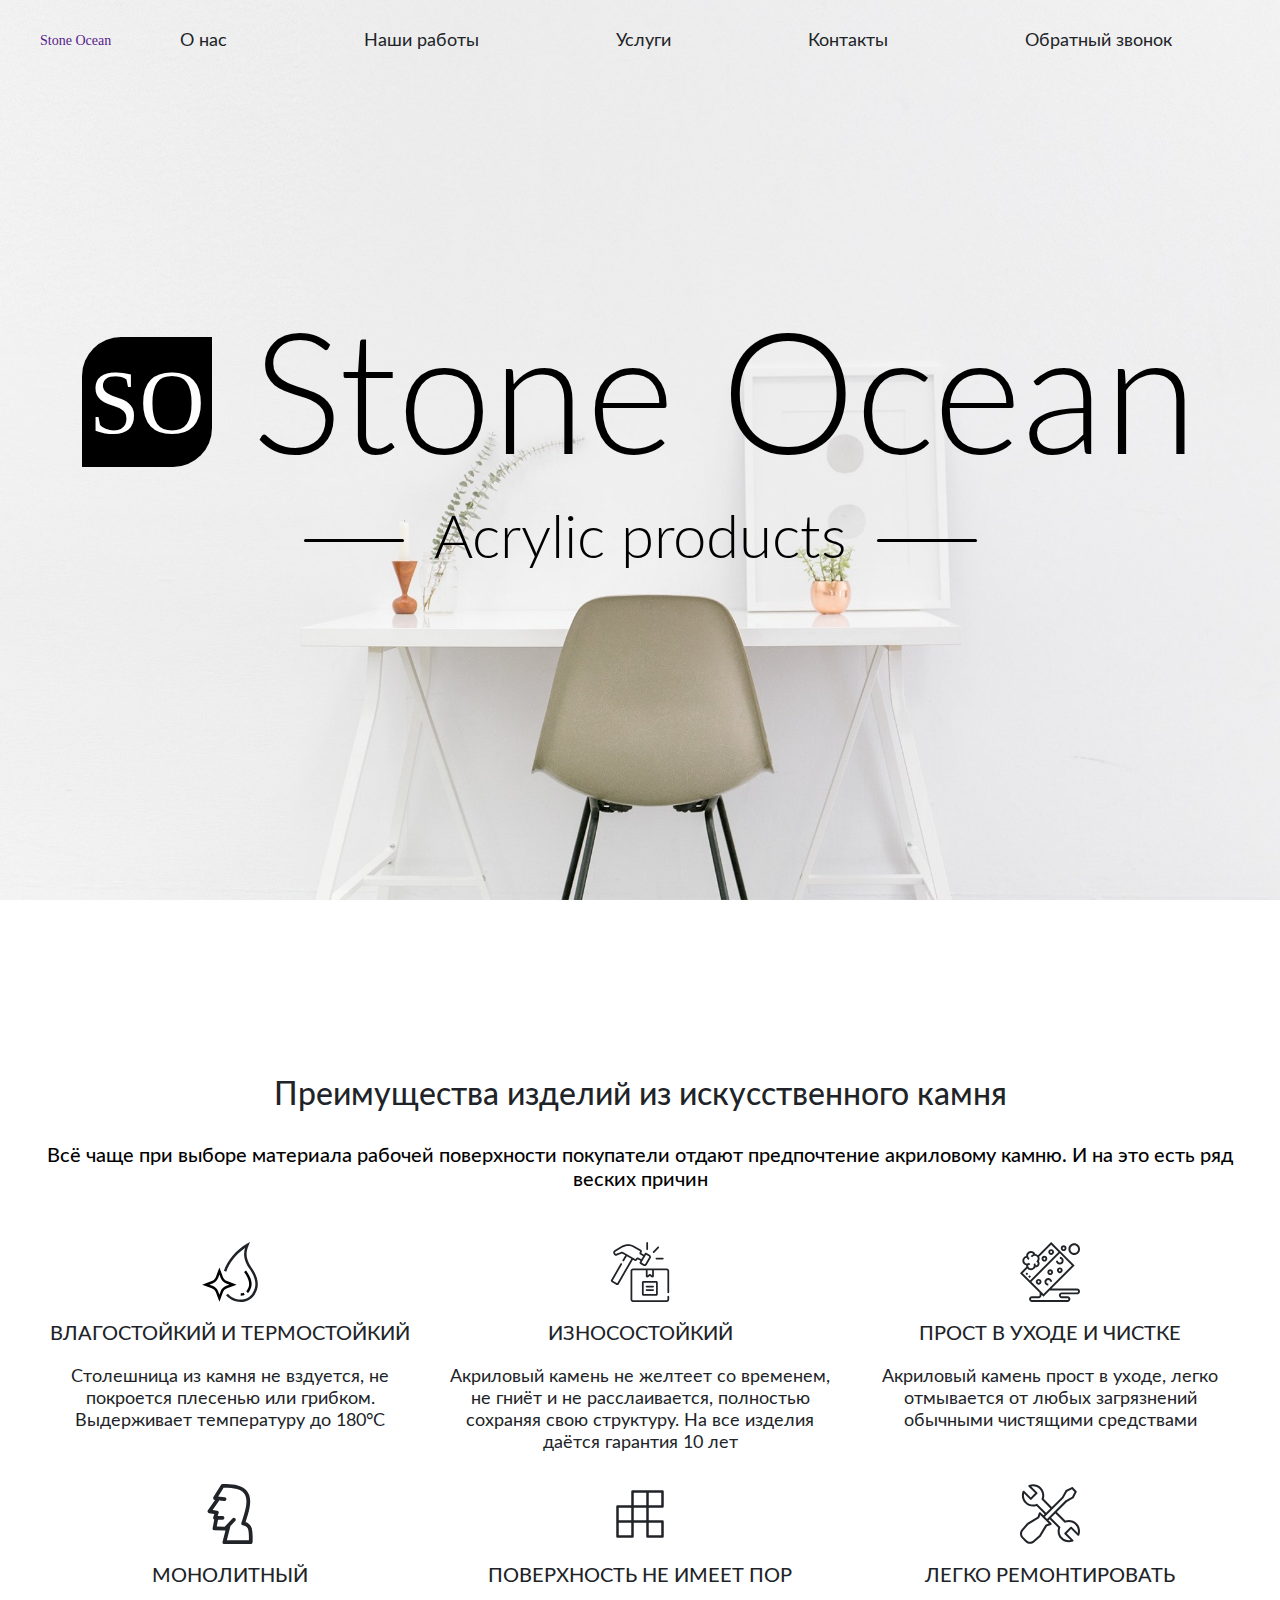
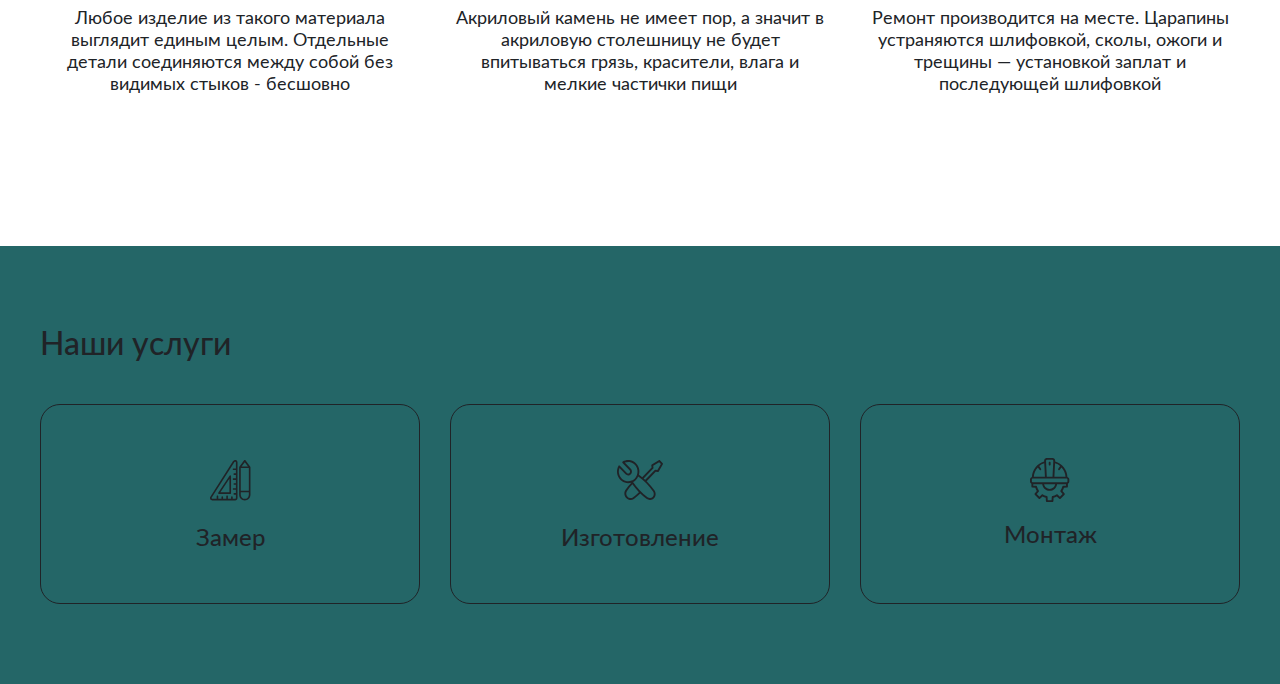
==== src/pages/index.html @ 246746d4 "Radical changes for Sergo" ====
<!DOCTYPE html>
<html lang="en">
<head>
	<meta charset="UTF-8">
	<meta name="viewport" content="width=device-width, initial-scale=1.0">
	<link rel="stylesheet" href="../static/fonts/fonts.css">
	<link rel="stylesheet" href="../static/styles/style_zero.css">
	<link rel="stylesheet" href="../static/styles/global.css">
	<link rel="stylesheet" href="../static/styles/style.css">
	<title>Stone Ocean</title>
</head>
<body>	
	<header class="header container">
		<a href="" class="header__logo-link">
			<div class="logo__wrapper">
			
			<p class="logo__name">Stone Ocean</p>
		</div>
		</a>
		<nav class="header__nav">
			<ul class="header__list">
				<li class="header__item">
					<a href="#" class="header__link">
						<p class="header__text text">О нас</p>
					</a>
				</li>
				<li class="header__item">
					<a href="#" class="header__link">
						<p class="header__text text">Наши работы</p>
					</a>
				</li>
				<li class="header__item">
					<a href="#" class="header__link">
						<p class="header__text text">Услуги</p>
					</a>
				</li>
				<li class="header__item">
					<a href="#" class="header__link">
						<p class="header__text text">Контакты</p>
					</a>
				</li>
				<li class="header__item">
					<a href="" class="header__link">
						<p class="header__text text">Обратный звонок</p>
					</a>
				</li>
				</li>
			</ul>
		</nav>
	</header>
	<div class="background">
		<div class="background__filter"></div>
		<img src="../static/images/background-3.jpg" alt="Stone Ocean" class="background__image">
	</div>
	<main>
		<section class="hero">
			<div class="hero__logo-wrapper">
				<div class="logo">
				<p class="text__logo">SO</p>
			</div>
			<h1 class="hero__title">Stone Ocean</h1>
		</div>
			<h2 class="hero__subtitle">Acrylic products</h2>
		</section>
		<section class="advantages container">
			<div class="advantages__description">
				<h3 class="advantages__title title">Преимущества изделий из искусственного камня</h3>
				<p class="advantages__subtitle">Всё чаще при выборе материала рабочей поверхности покупатели отдают предпочтение акриловому камню. И на это есть ряд веских причин</p>
			</div>
				<ul class="advantages__wrapper">
					<li class="advantages__item">
						<img src="../static/icons/advantages/water-drop.svg" alt="" class="advantages__image">
						<h4 class="advantages__card-titel">ВЛАГОСТОЙКИЙ И ТЕРМОСТОЙКИЙ</h4>
						<p class="advantages__card-text text">Столешница из камня не вздуется, не покроется плесенью или грибком. Выдерживает температуру до 180°С</p>
					</li>
					<li class="advantages__item">
						<img src="../static/icons/advantages/monolite.svg" alt="" class="advantages__image">
						<h4 class="advantages__card-titel">МОНОЛИТНЫЙ</h4>
						<p class="advantages__card-text text">Любое изделие из такого материала выглядит единым целым. Отдельные детали соединяются между собой без видимых стыков - бесшовно</p>
					</li>
					<li class="advantages__item">
						<img src="../static/icons/advantages/wear-resistant.svg" alt="" class="advantages__image">
						<h4 class="advantages__card-titel">ИЗНОСОСТОЙКИЙ</h4>
						<p class="advantages__card-text text">Акриловый камень не желтеет со временем, не гниёт и не расслаивается, полностью сохраняя свою структуру. На все изделия даётся гарантия 10 лет</p>
					</li>
					<li class="advantages__item">
						<img src="../static/icons/advantages/pores.svg" alt="" class="advantages__image">
						<h4 class="advantages__card-titel">ПОВЕРХНОСТЬ НЕ ИМЕЕТ ПОР</h4>
						<p class="advantages__card-text text">Акриловый камень не имеет пор, а значит в акриловую столешницу не будет впитываться грязь, красители, влага и мелкие частички пищи</p>
					</li>
					<li class="advantages__item">
						<img src="../static/icons/advantages/cleaning.svg" alt="" class="advantages__image">
						<h4 class="advantages__card-titel">ПРОСТ В УХОДЕ И ЧИСТКЕ</h4>
						<p class="advantages__card-text text">Акриловый камень прост в уходе, легко отмывается от любых загрязнений обычными чистящими средствами</p>
					</li>
					<li class="advantages__item">
						<img src="../static/icons/advantages/tools.svg" alt="" class="advantages__image">
						<h4 class="advantages__card-titel">ЛЕГКО РЕМОНТИРОВАТЬ</h4>
						<p class="advantages__card-text text">Ремонт производится на месте. Царапины устраняются шлифовкой, сколы, ожоги и трещины — установкой заплат и последующей шлифовкой</p>
					</li>
				</ul>
		</section>
				<section class="services container">
			<h3 class="services__title title">Наши услуги</h3>
			<ul class="services__wrapper">
				<li class="services__card">
					<a href="#" class="services__link">
						<img src="../static/icons/services/drawing.svg" alt="" class="services__icons">
						<p class="services__text text">Замер</p>
					</a>
				</li>
				<li class="services__card">
					<a href="#" class="services__link">
						<img src="../static/icons/services/tools.svg" alt="" class="services__icons">
						<p class="services__text text">Изготовление</p>
					</a>
				</li>
				<li class="services__card">
					<a href="#" class="services__link">
						<img src="../static/icons/services/gear.svg" alt="" class="services__icons">
						<p class="services__text text">Монтаж</p>
					</a>
				</li>
			</ul>
		</section>
	</main>
	<footer class="footer">
		<nav class="footer__nav">
			<ul class="footer__list">

			</ul>
		</nav>
	</footer>
</body>
</html>
---- src/static/fonts/fonts.css ----
@font-face {
	font-family: 'Lato';
	src: url("Lato-Hairline.woff");
	font-style: normal;
	font-weight: 100;
  }

@font-face {
	font-family: 'Lato';
	src: url("Lato-Thin.woff");
	font-style: normal;
	font-weight: 200;
  }

@font-face {
	font-family: 'Lato';
	src: url("Lato-Light.woff");
	font-style: normal;
	font-weight: 300;
  }

@font-face {
	font-family: 'Lato';
	src: url("Lato-Regular.woff");
	font-style: normal;
	font-weight: 400;
  }

@font-face {
	font-family: 'Lato';
	src: url("Lato-Medium.woff");
	font-style: normal;
	font-weight: 500;
  }

@font-face {
	font-family: 'Lato';
	src: url("Lato-Heavy.woff");
	font-style: normal;
	font-weight: 600;
  }
---- src/static/styles/style_zero.css ----
@charset "UTF-8";
/*Обнуление*/
* {
  padding: 0;
  margin: 0;
  border: 0;
}

*, *:before, *:after {
  -webkit-box-sizing: border-box;
  box-sizing: border-box;
}

:focus, :active {
  outline: none;
}

a:focus, a:active {
  outline: none;
}

nav, footer, header, aside {
  display: block;
}

html, body {
  height: 100%;
  width: 100%;
  font-size: 100%;
  line-height: none;
  font-size: 14px;
  -ms-text-size-adjust: 100%;
  -moz-text-size-adjust: 100%;
  -webkit-text-size-adjust: 100%;
}

input, button, textarea {
  font-family: inherit;
}

input::-ms-clear {
  display: none;
}

button {
  cursor: pointer;
}

button::-moz-focus-inner {
  padding: 0;
  border: 0;
}

a, a:visited {
  text-decoration: none;
}

a:hover {
  text-decoration: none;
}

ul li {
  list-style: none;
}

img {
  vertical-align: top;
}

h1, h2, h3, h4, h5, h6 {
  font-size: inherit;
  font-weight: 400;
}
---- src/static/styles/global.css ----
:root {
	--color-green100: #246667;
	--color-green200: #114f51;
	--color-gray: #202327;
	--color-black: #000000;

	--container: 1200px;
}

html {
	font-size: 16px;
}

body {
	overflow-x: hidden;
	position: relative;
}

.logo {
	display: flex;
	justify-content: center;
	align-items: center;
	height: 130px;
	width: 130px;
	border-radius: 30% 0 30% 0;
	background-color: black;
	font-family: serif 'Lato';
	margin-right: 40px;
}
.text__logo {
	font-size: 90px;
	color: white;

}

.hero__logo-wrapper {
	display: flex;
	justify-content: center;
	align-items: center;
}

.title {
	font-family: 'Lato';
	font-weight: 500;
	font-size: 2rem;
	color: var(--color-gray);
}

.text {
	font-family: 'Lato';
	font-weight: 400;
	font-size: 1.125rem;
	color: var(--color-gray);
}

.container {
	width: 100vw;
	padding-left: calc(50vw - var(--container)/2);
	padding-right: calc(50vw - var(--container)/2);
}

.header {
	display: grid;
	grid-auto-flow: column;
	grid-template-columns: auto 1fr;
	align-items: center;
	position: absolute;
	margin-top: 30px;;
	z-index: 5;
}

.header__logo {
	max-width: 100px;
}

.header__list {
	display: grid;
	grid-auto-flow: column;
}

.header__item {
	display: flex;
	justify-content: center;
}

.header__link {
	display: inline-block;
}

.header__text {
	transition: .2s;
}

.header__link:hover .header__text {
	color: white;
}

.header__link:active .header__text {
	color: var(--color-green200);
}
---- src/static/styles/style.css ----
.hero {
	position: relative;
	top: -600px;
}

.hero__title {
	position: relative;
	font-family: 'Lato';
	font-size: 10.625rem;
	font-weight: 300;
	z-index: 2;
	text-align: center;
}

.hero__subtitle {
	display: flex;
	justify-content: center;
	align-items: center;
	position: relative;
	font-family: 'Lato';
	font-size: 3.75rem;
	font-weight: 300;
	z-index: 2;
}

.hero__subtitle::after{
	content: '';
	width: 100px;
	height: 3px;
	background-color: var(--color-black);
	margin-left: 30px;
	border-radius: 2px;
}

.hero__subtitle::before{
	content: '';
	width: 100px;
	height: 3px;
	background-color: var(--color-black);
	margin-right: 30px;
	border-radius: 2px;
}

.background {
	width: 100vw;
	height: 100vh;
}

.background__filter {
	height: 100vh;
	width: 100vw;
	background-color: transparent;
	opacity: .8;
	z-index: 0;
}

.background__image {
	position: relative;
	top: -100vh;
	object-fit: cover;
	height: 100%;
	width: 100%;
	z-index: -1;
}

.advantages {
	margin-top: -100px;
}

.advantages__description {
}

.advantages__title {
	text-align: center;
}

.advantages__subtitle {
	font-family: 'Lato';
	font-weight: 500;
	font-size: 1.25rem;
	color: black;
	margin-top: 30px;
	text-align: center;
}

.advantages__wrapper {
	display: grid;
	grid-auto-flow: column;
	grid-template-columns: repeat(3, 1fr);
	grid-template-rows: repeat(2, 1fr);
	gap: 30px;
	margin-top: 50px;
}

.advantages__item {
	display: grid;
	grid-template-rows: 60px auto 1fr;
	justify-items: center;
	align-items: start;
	gap: 20px 0;
}

.advantages__image {
	height: 60px;
}

.advantages__card-titel {
	font-family: 'Lato';
	font-weight: 500;
	font-size: 1.25rem;
	color: var(--color-gray);
}

.advantages__card-text {
	text-align: center;
}

.services {
	margin-top: 150px;
	padding-top: 80px;
	padding-bottom: 80px;
	background: var(--color-green100);
}

.services__title {
}

.services__wrapper {
	display: grid;
	grid-auto-flow: column;
	grid-template-columns: repeat(3, 1fr);
	gap: 0 30px;
	margin-top: 40px;
}

.services__card {
	border: 1px solid var(--color-gray);
	border-radius: 20px;
	justify-self: center;
	width: 100%;
	min-height: 200px;
	transition: .1s;
}

.services__card:hover {
	border: 8px solid var(--color-gray);
}

.services__link {
	display: grid;
	justify-items: center;
	gap: 20px 0;
	height: 100%;
	width: 100%;
}

.services__icons {
	align-self: end;
}

.services__text {	
	font-weight: 500;
	font-size: 1.5rem;
}
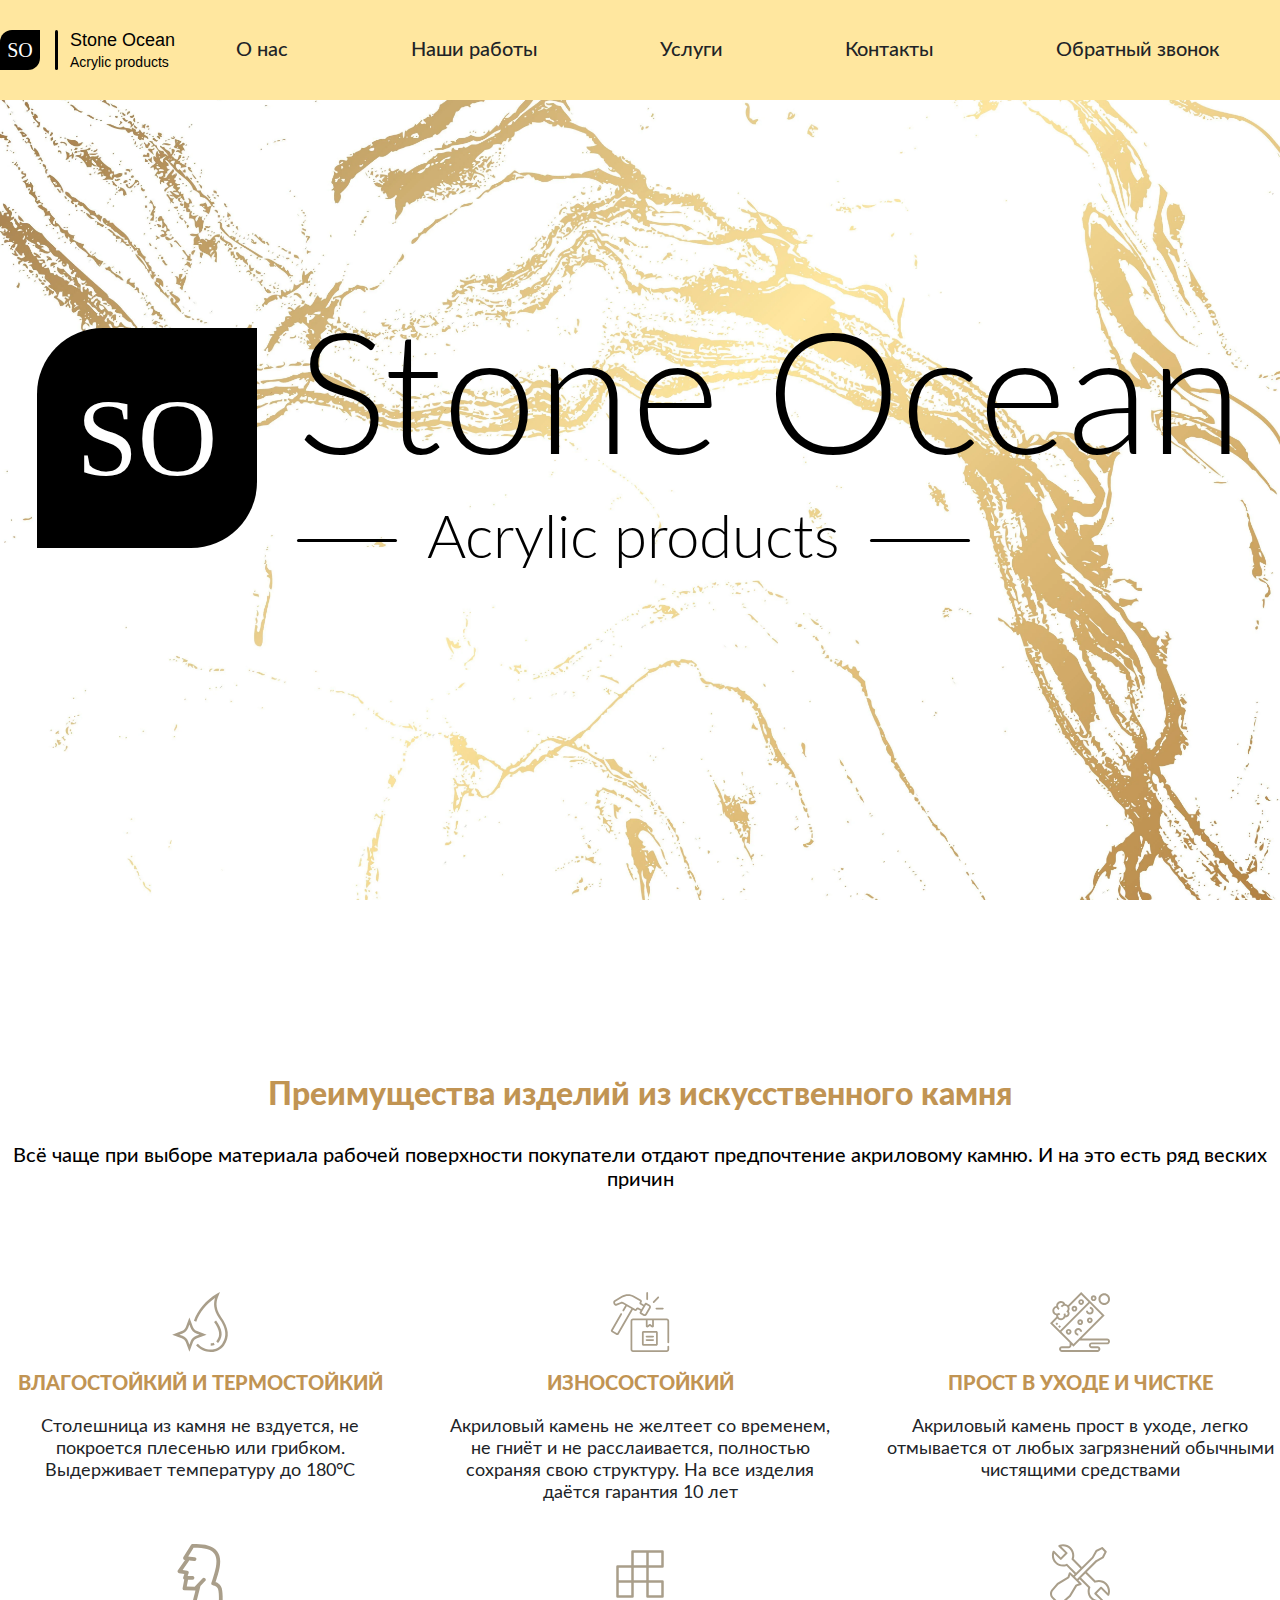
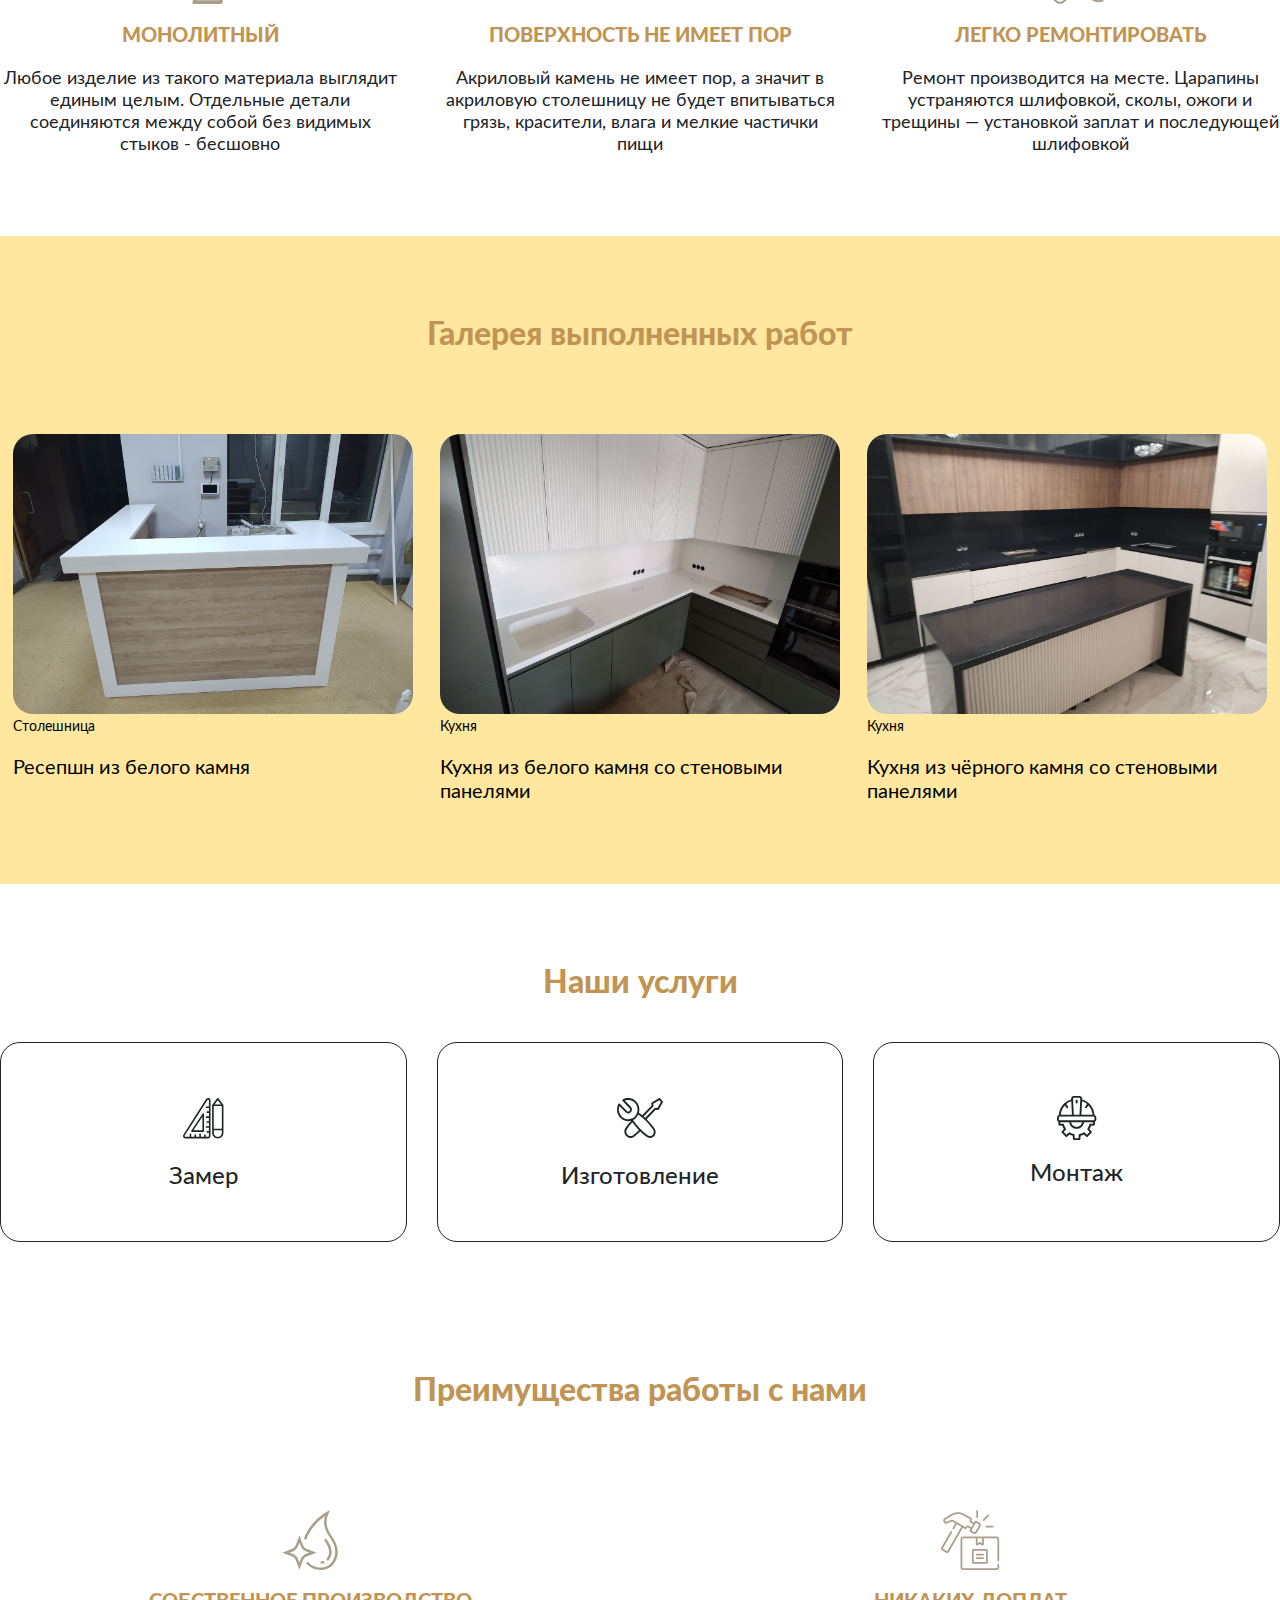
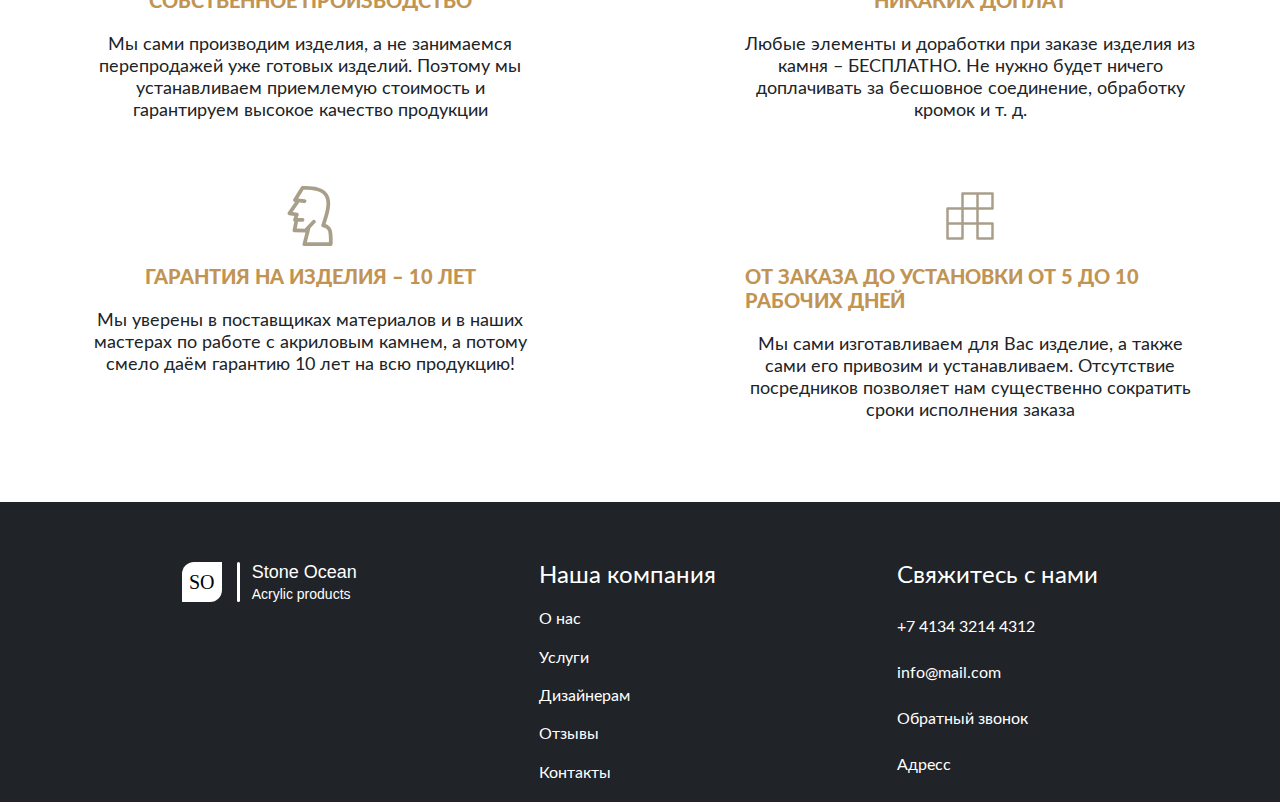
==== commit 6fb42a0c: "Made golden style, craated the logo, but for block" ====
--- a/src/pages/index.html
+++ b/src/pages/index.html
@@ -13,9 +13,14 @@
 	<header class="header container">
 		<a href="" class="header__logo-link">
 			<div class="logo__wrapper">
-			
-			<p class="logo__name">Stone Ocean</p>
-		</div>
+				<div class="logo logo_small">
+					<p class="logo__text logo_small__text">SO</p>
+				</div>
+				<div class="logo__inner">
+					<p class="logo__title">Stone Ocean</p>
+					<p class="logo_subtitle">Acrylic products</p>
+				</div>
+			</div>
 		</a>
 		<nav class="header__nav">
 			<ul class="header__list">
@@ -49,18 +54,17 @@
 		</nav>
 	</header>
 	<div class="background">
-		<div class="background__filter"></div>
-		<img src="../static/images/background-3.jpg" alt="Stone Ocean" class="background__image">
+		<img src="../static/images/background-6.webp" alt="Stone Ocean" class="background__image">
 	</div>
 	<main>
 		<section class="hero">
-			<div class="hero__logo-wrapper">
-				<div class="logo">
-				<p class="text__logo">SO</p>
-			</div>
-			<h1 class="hero__title">Stone Ocean</h1>
-		</div>
-			<h2 class="hero__subtitle">Acrylic products</h2>
+			<div class="logo">
+				<p class="logo__text">SO</p>
+			</div>
+			<div class="hero__title-wrapper">
+				<h1 class="hero__title">Stone Ocean</h1>
+				<h2 class="hero__subtitle">Acrylic products</h2>
+			</div>
 		</section>
 		<section class="advantages container">
 			<div class="advantages__description">
@@ -100,7 +104,33 @@
 					</li>
 				</ul>
 		</section>
-				<section class="services container">
+		<section class="gallery container">
+			<h2 class="gallery__title title">Галерея выполненных работ</h2>
+			<ul class="gallery__wrapper">
+				<li class="gallery__item">
+					<img src="../static/images/gallery/photo-1.jpeg" alt="" class="gallery__image">
+					<div class="gallery__inner">
+						<p class="gallery__class">Столешница</p>
+						<h3 class="gallery__name">Ресепшн из белого камня</h3>
+					</div>
+				</li>
+				<li class="gallery__item">
+					<img src="../static/images/gallery/photo-2.jpeg" alt="" class="gallery__image">
+					<div class="gallery__inner">
+						<p class="gallery__class">Кухня</p>
+						<h3 class="gallery__name">Кухня из белого камня со стеновыми панелями</h3>
+					</div>
+				</li>
+				<li class="gallery__item">
+					<img src="../static/images/gallery/photo-3.jpeg" alt="" class="gallery__image">
+					<div class="gallery__inner">
+						<p class="gallery__class">Кухня</p>
+						<h3 class="gallery__name">Кухня из чёрного камня со стеновыми панелями</h3>
+					</div>
+				</li>
+			</ul>
+		</section>
+		<section class="services container">
 			<h3 class="services__title title">Наши услуги</h3>
 			<ul class="services__wrapper">
 				<li class="services__card">
@@ -123,13 +153,99 @@
 				</li>
 			</ul>
 		</section>
+		<section class="advantages container">
+			<div class="advantages__description">
+				<h3 class="advantages__title title">Преимущества работы с нами</h3>
+			</div>
+				<ul class="advantages__wrapper advantages__wrapper_work">
+					<li class="advantages__item">
+						<img src="../static/icons/advantages/water-drop.svg" alt="" class="advantages__image">
+						<h4 class="advantages__card-titel">СОБСТВЕННОЕ ПРОИЗВОДСТВО</h4>
+						<p class="advantages__card-text text">Мы сами производим изделия, а не занимаемся перепродажей уже готовых изделий. Поэтому мы устанавливаем приемлемую стоимость и гарантируем высокое качество продукции</p>
+					</li>
+					<li class="advantages__item">
+						<img src="../static/icons/advantages/monolite.svg" alt="" class="advantages__image">
+						<h4 class="advantages__card-titel">ГАРАНТИЯ НА ИЗДЕЛИЯ – 10 ЛЕТ</h4>
+						<p class="advantages__card-text text">Мы уверены в поставщиках материалов и в наших мастерах по работе с акриловым камнем, а потому смело даём гарантию 10 лет на всю продукцию!</p>
+					</li>
+					<li class="advantages__item">
+						<img src="../static/icons/advantages/wear-resistant.svg" alt="" class="advantages__image">
+						<h4 class="advantages__card-titel">НИКАКИХ ДОПЛАТ</h4>
+						<p class="advantages__card-text text">Любые элементы и доработки при заказе изделия из камня – БЕСПЛАТНО. Не нужно будет ничего доплачивать за бесшовное соединение, обработку кромок и т. д.</p>
+					</li>
+					<li class="advantages__item">
+						<img src="../static/icons/advantages/pores.svg" alt="" class="advantages__image">
+						<h4 class="advantages__card-titel">ОТ ЗАКАЗА ДО УСТАНОВКИ ОТ 5 ДО 10 РАБОЧИХ ДНЕЙ</h4>
+						<p class="advantages__card-text text">Мы сами изготавливаем для Вас изделие, а также сами его привозим и устанавливаем. Отсутствие посредников позволяет нам существенно сократить сроки исполнения заказа</p>
+					</li>
+				</ul>
+		</section>
 	</main>
-	<footer class="footer">
+	<div class="footer__background"></div>
+	<footer class="footer container">
+		<div class="logo__wrapper logo_white-wrapp">
+			<div class="logo logo_small logo_white-bg">
+				<p class="logo__text logo_small__text">SO</p>
+			</div>
+			<div class="logo__inner .logo_white-bg">
+				<p class="logo__title logo_white-text">Stone Ocean</p>
+				<p class="logo_subtitle logo_white-text">Acrylic products</p>
+			</div>
+		</div>
 		<nav class="footer__nav">
 			<ul class="footer__list">
-
+				<h4 class="footer__titles">Наша компания</h4>
+				<li class="footer__item">
+					<a href="#" class="footer__link">
+						<p class="footer__text">О нас</p>
+					</a>
+				</li>
+				<li class="footer__item">
+					<a href="#" class="footer__link">
+						<p class="footer__text">Услуги</p>
+					</a>
+				</li>
+				<li class="footer__item">
+					<a href="#" class="footer__link">
+						<p class="footer__text">Дизайнерам</p>
+					</a>
+				</li>
+				<li class="footer__item">
+					<a href="#" class="footer__link">
+						<p class="footer__text">Отзывы</p>
+					</a>
+				</li>
+				<li class="footer__item">
+					<a href="#" class="footer__link">
+						<p class="footer__text">Контакты</p>
+					</a>
+				</li>
+			</ul>
+			<ul class="footer__list">
+				<h4 class="footer__titles">Свяжитесь с нами</h4>
+				<li class="footer__item">
+					<a href="#" class="footer__link">
+						<p class="footer__text">+7 4134 3214 4312</p>
+					</a>
+				</li>
+				<li class="footer__item">
+					<a href="#" class="footer__link">
+						<p class="footer__text">info@mail.com</p>
+					</a>
+				</li>
+				<li class="footer__item">
+					<a href="#" class="footer__link">
+						<p class="footer__text">Обратный звонок</p>
+					</a>
+				</li>
+				<li class="footer__item">
+					<a href="#" class="footer__link">
+						<p class="footer__text">Адресс</p>
+					</a>
+				</li>
 			</ul>
 		</nav>
 	</footer>
+	<script src="../static/scripts/script.js"></script>
 </body>
 </html>
--- a/src/static/styles/global.css
+++ b/src/static/styles/global.css
@@ -2,13 +2,17 @@
 	--color-green100: #246667;
 	--color-green200: #114f51;
 	--color-gray: #202327;
-	--color-black: #000000;
-
-	--container: 1200px;
+	--color-green: #b2bc73;
+	--color-begeviy: #a99e8a;
+	--color-gold100: #ffe79f;
+	--color-gold200: #c19453;
+
+	--container: 1300px;
 }
 
 html {
 	font-size: 16px;
+	font-family: 'Lato';
 }
 
 body {
@@ -17,37 +21,94 @@
 }
 
 .logo {
+	justify-self: end;
+	justify-content: center;
+	align-self: center;
 	display: flex;
-	justify-content: center;
 	align-items: center;
-	height: 130px;
-	width: 130px;
+	height: 220px;
+	width: 220px;
 	border-radius: 30% 0 30% 0;
 	background-color: black;
-	font-family: serif 'Lato';
-	margin-right: 40px;
-}
-.text__logo {
-	font-size: 90px;
-	color: white;
-
-}
-
-.hero__logo-wrapper {
-	display: flex;
-	justify-content: center;
-	align-items: center;
-}
+}
+.logo__text {
+	font-size: 6.875rem;
+	color: white;
+	font-family: serif;
+}
+
+.logo_small {
+	height: 40px;
+	width: 40px;
+}
+
+.logo_small__text {
+	font-size: 1.25rem;
+}
+
+.logo__wrapper {
+	display: grid;
+	grid-auto-flow: column;
+}
+
+.logo__inner {
+	display: grid;
+	align-content: space-between;
+	position: relative;
+	margin-left: 15px;
+	padding-left: 15px;
+}
+
+.logo__inner::after {
+	content: '';
+	position: absolute;
+	height: 100%;
+	width: 3px;
+	border-radius: 4px;
+	background-color: black;
+}
+
+.logo__title {
+	font-family: sans-serif;
+	font-size: 1.125rem;
+	color: black;
+}
+
+.logo_subtitle {
+	font-family: sans-serif;
+	font-size: 0.875rem;
+	color: black;
+}
+
+.logo_white-wrapp {
+	max-height: 40px;
+}
+
+.logo_white-bg {
+	background-color: white;
+
+}
+
+.footer .logo__inner::after {
+	background-color: white;
+}
+
+.logo_white-bg .logo_small__text {
+	color: black;
+}
+
+.logo_white-text {
+	color: white;
+}
+
 
 .title {
-	font-family: 'Lato';
-	font-weight: 500;
+	font-weight: 600;
 	font-size: 2rem;
-	color: var(--color-gray);
+	color: var(--color-gold200);
 }
 
 .text {
-	font-family: 'Lato';
 	font-weight: 400;
 	font-size: 1.125rem;
 	color: var(--color-gray);
@@ -65,8 +126,9 @@
 	grid-template-columns: auto 1fr;
 	align-items: center;
 	position: absolute;
-	margin-top: 30px;;
-	z-index: 5;
+	padding-top: 30px;
+	padding-bottom: 30px;
+	background-color: var(--color-gold100);
 }
 
 .header__logo {
@@ -85,17 +147,74 @@
 
 .header__link {
 	display: inline-block;
+	position: relative;
+}
+
+.header__link::after {
+	content: '';
+	position: absolute;
+	height: 3px;
+	width: 0%;
+	border-radius: 2px;
+	background-color: var(--color-gold200);
+	transition: .2s;
+}
+
+.header__link:hover::after {
+	width: 100%;
 }
 
 .header__text {
 	transition: .2s;
+	font-weight: 500;
+	font-size: 1.25rem;
 }
 
 .header__link:hover .header__text {
-	color: white;
+	font-weight: 500;
 }
 
 .header__link:active .header__text {
-	color: var(--color-green200);
-}
-
+	color: var(--color-gold200);
+}
+
+.footer{
+	display: grid;
+	grid-auto-flow: column;
+	margin-top: 80px;
+	background-color: var(--color-gray);
+	min-height: 300px;
+	padding-top: 60px;
+}
+.footer__nav {
+	display: grid;
+	grid-auto-flow: column;
+	height: 100%;
+	width: auto;
+}
+
+.footer__list {
+	display: grid;
+}
+
+.footer__titles {
+	font-size: 1.5rem;
+	color: white;
+}
+
+.footer__item {
+}
+
+.footer__link {
+	display: inline-block;
+}
+
+.footer__text {
+	color: white;
+	font-size: 1rem;
+	transition: .2s;
+}
+
+.footer__link:hover .footer__text {
+	color: var(--color-gold200)
+}--- a/src/static/styles/style.css
+++ b/src/static/styles/style.css
@@ -1,15 +1,22 @@
 .hero {
+	display: grid;
+	grid-auto-flow: column;
 	position: relative;
 	top: -600px;
 }
 
+.hero__title-wrapper {
+	justify-self: start;
+	margin-left: 40px;
+}
+
 .hero__title {
 	position: relative;
-	font-family: 'Lato';
 	font-size: 10.625rem;
 	font-weight: 300;
 	z-index: 2;
 	text-align: center;
+	justify-self: start;
 }
 
 .hero__subtitle {
@@ -17,17 +24,17 @@
 	justify-content: center;
 	align-items: center;
 	position: relative;
-	font-family: 'Lato';
 	font-size: 3.75rem;
 	font-weight: 300;
 	z-index: 2;
+	justify-self: start;
 }
 
 .hero__subtitle::after{
 	content: '';
 	width: 100px;
 	height: 3px;
-	background-color: var(--color-black);
+	background-color: black;
 	margin-left: 30px;
 	border-radius: 2px;
 }
@@ -36,7 +43,7 @@
 	content: '';
 	width: 100px;
 	height: 3px;
-	background-color: var(--color-black);
+	background-color: black;
 	margin-right: 30px;
 	border-radius: 2px;
 }
@@ -46,36 +53,22 @@
 	height: 100vh;
 }
 
-.background__filter {
-	height: 100vh;
-	width: 100vw;
-	background-color: transparent;
-	opacity: .8;
-	z-index: 0;
-}
-
 .background__image {
-	position: relative;
-	top: -100vh;
 	object-fit: cover;
 	height: 100%;
 	width: 100%;
-	z-index: -1;
 }
 
 .advantages {
 	margin-top: -100px;
 }
 
-.advantages__description {
-}
-
 .advantages__title {
 	text-align: center;
+	color: var(--color-gold200);
 }
 
 .advantages__subtitle {
-	font-family: 'Lato';
 	font-weight: 500;
 	font-size: 1.25rem;
 	color: black;
@@ -88,8 +81,17 @@
 	grid-auto-flow: column;
 	grid-template-columns: repeat(3, 1fr);
 	grid-template-rows: repeat(2, 1fr);
-	gap: 30px;
-	margin-top: 50px;
+	gap: 40px;
+	margin-top: 100px;
+}
+
+.advantages__wrapper_work {
+	grid-template-columns: repeat(2, 1fr);
+}
+
+.advantages__wrapper_work .advantages__item {
+	max-width: 450px;
+	justify-self: center;
 }
 
 .advantages__item {
@@ -105,24 +107,71 @@
 }
 
 .advantages__card-titel {
-	font-family: 'Lato';
-	font-weight: 500;
+	font-weight: 600;
 	font-size: 1.25rem;
-	color: var(--color-gray);
+	color: var(--color-gold200);
 }
 
 .advantages__card-text {
 	text-align: center;
 }
 
+
+.gallery {
+	min-height: 400px;
+	padding-top: 80px;
+	margin-top: 80px;
+	padding-bottom: 80px;
+	background: var(--color-gold100);
+}
+
+.gallery__title{
+	text-align: center;
+}
+
+.gallery__wrapper {
+	display: grid;
+	grid-auto-flow: column;
+	grid-template-columns: repeat(3, 1fr);
+	justify-items: center;
+	margin-top: 80px;
+}
+
+.gallery__item {
+	max-width: 400px;
+}
+
+.gallery__image {
+	width: 400px;
+	height: 280px;
+	border-radius: 20px;
+	object-fit: cover;
+}
+
+.gallery__inner {
+	margin-top: 5px;
+
+}
+
+.gallery__class {
+
+}
+
+.gallery__name {
+
+    font-size: 1.25rem;
+	margin-top: 20px;
+}
+
 .services {
-	margin-top: 150px;
 	padding-top: 80px;
 	padding-bottom: 80px;
-	background: var(--color-green100);
+	margin-bottom: 150px;
 }
 
 .services__title {
+	text-align: center;
+	color: var(--color-gold200);
 }
 
 .services__wrapper {
@@ -152,7 +201,7 @@
 	gap: 20px 0;
 	height: 100%;
 	width: 100%;
-}
+} 
 
 .services__icons {
 	align-self: end;
@@ -161,4 +210,4 @@
 .services__text {	
 	font-weight: 500;
 	font-size: 1.5rem;
-}+}
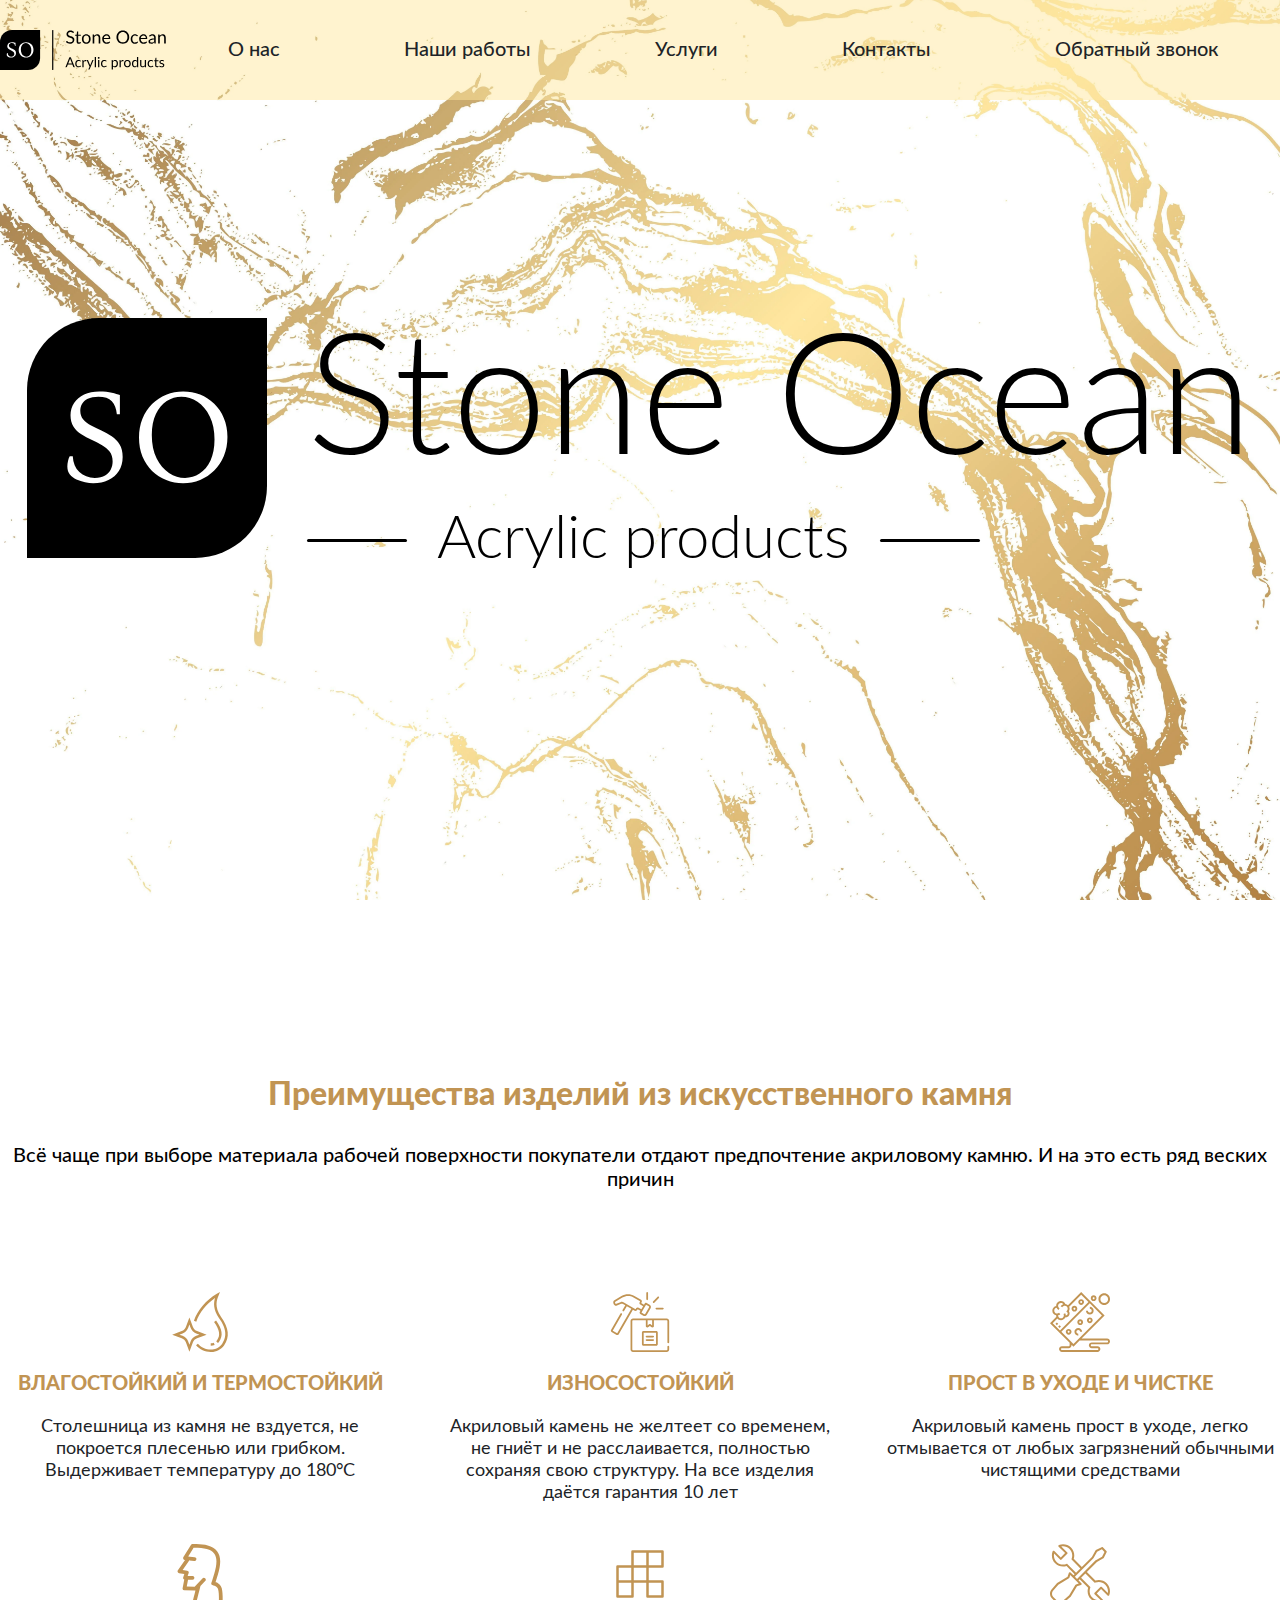
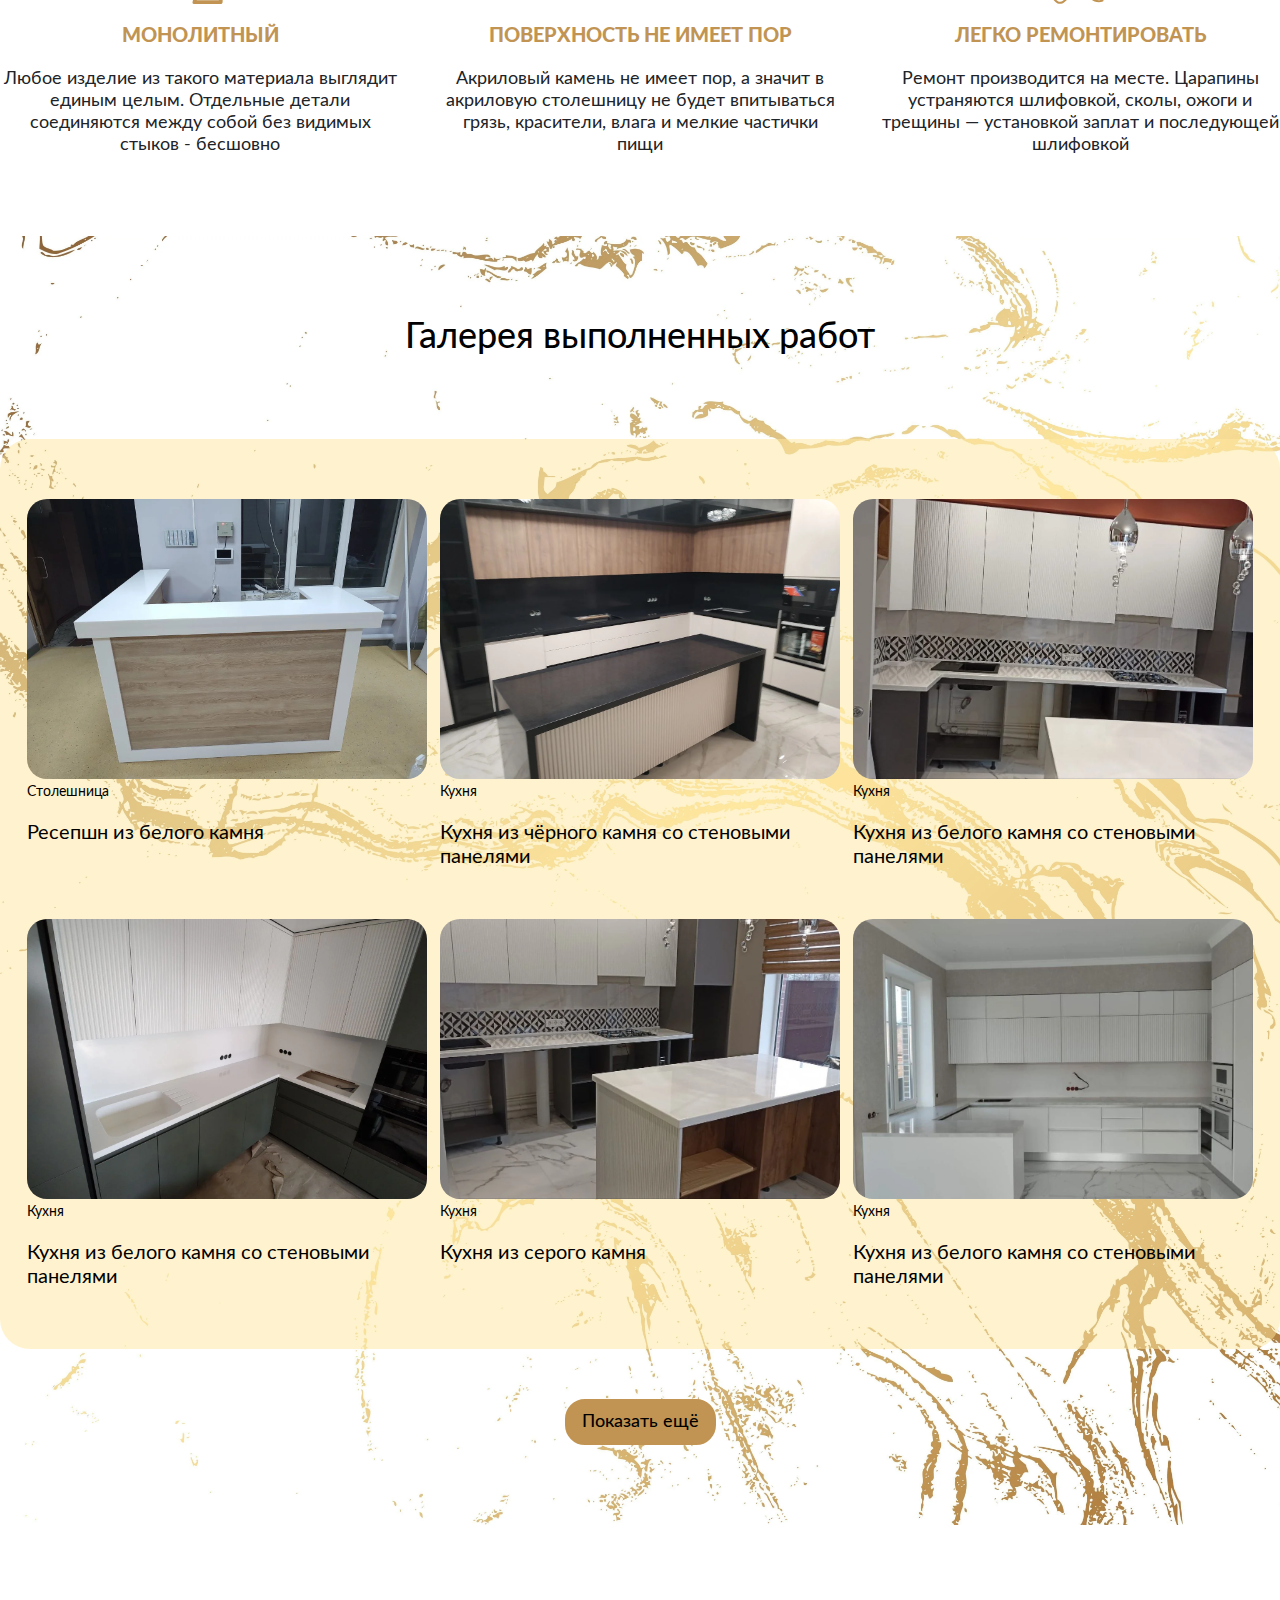
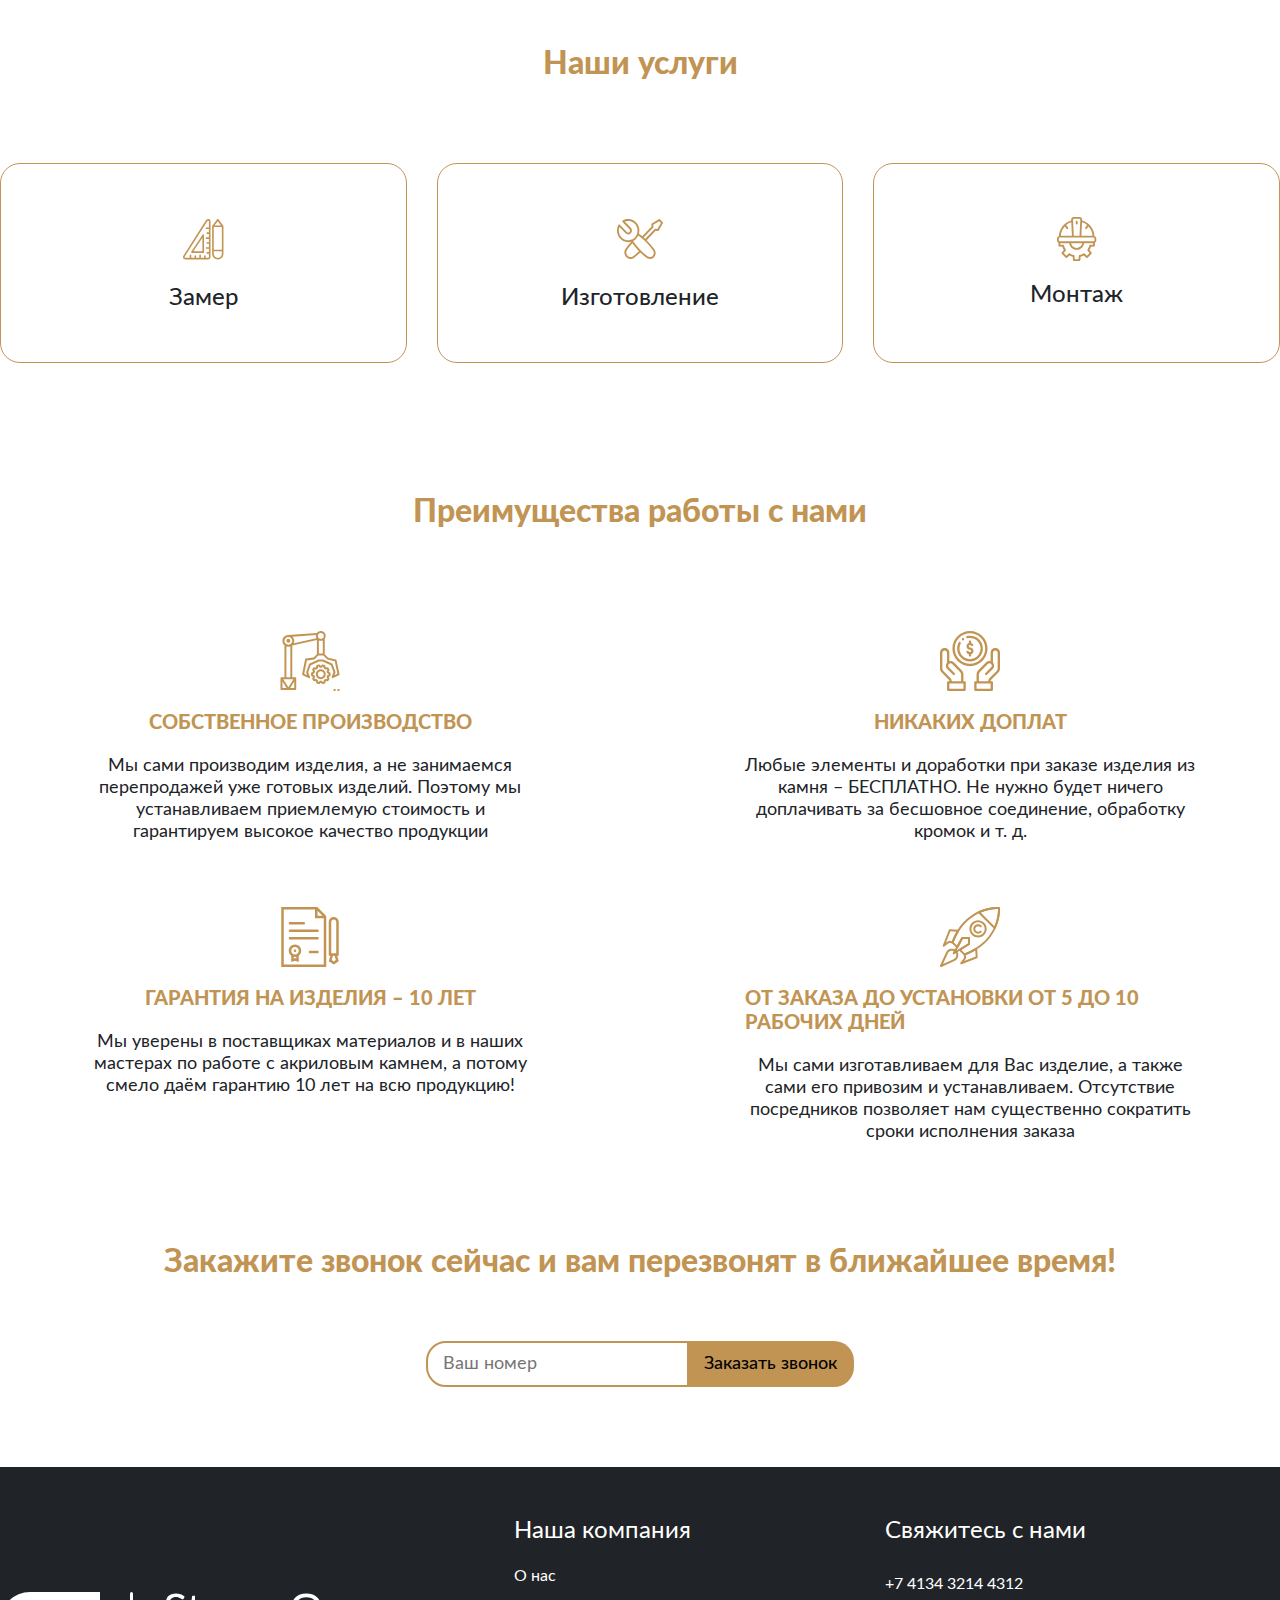
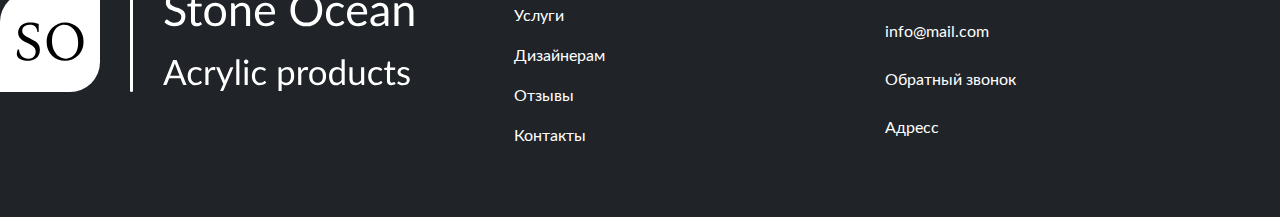
==== commit b7d2c5bf: "The main page is finished, logos are made in SVG format" ====
--- a/src/pages/index.html
+++ b/src/pages/index.html
@@ -7,20 +7,13 @@
 	<link rel="stylesheet" href="../static/styles/style_zero.css">
 	<link rel="stylesheet" href="../static/styles/global.css">
 	<link rel="stylesheet" href="../static/styles/style.css">
+	<link rel="shortcut icon" href="../static/icons/logo.svg">
 	<title>Stone Ocean</title>
 </head>
 <body>	
 	<header class="header container">
 		<a href="" class="header__logo-link">
-			<div class="logo__wrapper">
-				<div class="logo logo_small">
-					<p class="logo__text logo_small__text">SO</p>
-				</div>
-				<div class="logo__inner">
-					<p class="logo__title">Stone Ocean</p>
-					<p class="logo_subtitle">Acrylic products</p>
-				</div>
-			</div>
+			<img class="header__logo" src="../static/icons/small-logo.svg" alt="">
 		</a>
 		<nav class="header__nav">
 			<ul class="header__list">
@@ -58,9 +51,7 @@
 	</div>
 	<main>
 		<section class="hero">
-			<div class="logo">
-				<p class="logo__text">SO</p>
-			</div>
+			<img class="hero__logo" src="../static/icons/logo.svg" alt="" class="logotip">
 			<div class="hero__title-wrapper">
 				<h1 class="hero__title">Stone Ocean</h1>
 				<h2 class="hero__subtitle">Acrylic products</h2>
@@ -105,30 +96,56 @@
 				</ul>
 		</section>
 		<section class="gallery container">
+			<div class="gallery__background"><img src="../static/images/background-6.webp" alt="" class="gallery__background-image"></div>
 			<h2 class="gallery__title title">Галерея выполненных работ</h2>
 			<ul class="gallery__wrapper">
 				<li class="gallery__item">
-					<img src="../static/images/gallery/photo-1.jpeg" alt="" class="gallery__image">
+					<img src="../static/images/gallery/photo-1.webp" alt="" class="gallery__image">
 					<div class="gallery__inner">
 						<p class="gallery__class">Столешница</p>
 						<h3 class="gallery__name">Ресепшн из белого камня</h3>
 					</div>
 				</li>
 				<li class="gallery__item">
-					<img src="../static/images/gallery/photo-2.jpeg" alt="" class="gallery__image">
+					<img src="../static/images/gallery/photo-2.webp" alt="" class="gallery__image">
 					<div class="gallery__inner">
 						<p class="gallery__class">Кухня</p>
 						<h3 class="gallery__name">Кухня из белого камня со стеновыми панелями</h3>
 					</div>
 				</li>
 				<li class="gallery__item">
-					<img src="../static/images/gallery/photo-3.jpeg" alt="" class="gallery__image">
+					<img src="../static/images/gallery/photo-3.webp" alt="" class="gallery__image">
 					<div class="gallery__inner">
 						<p class="gallery__class">Кухня</p>
 						<h3 class="gallery__name">Кухня из чёрного камня со стеновыми панелями</h3>
 					</div>
 				</li>
-			</ul>
+				
+
+
+				<li class="gallery__item">
+					<img src="../static/images/gallery/photo-4.webp" alt="" class="gallery__image">
+					<div class="gallery__inner">
+						<p class="gallery__class">Кухня</p>
+						<h3 class="gallery__name">Кухня из серого камня</h3>
+					</div>
+				</li>
+				<li class="gallery__item">
+					<img src="../static/images/gallery/photo-5.webp" alt="" class="gallery__image">
+					<div class="gallery__inner">
+						<p class="gallery__class">Кухня</p>
+						<h3 class="gallery__name">Кухня из белого камня со стеновыми панелями</h3>
+					</div>
+				</li>
+				<li class="gallery__item">
+					<img src="../static/images/gallery/photo-6.webp" alt="" class="gallery__image">
+					<div class="gallery__inner">
+						<p class="gallery__class">Кухня</p>
+						<h3 class="gallery__name">Кухня из белого камня со стеновыми панелями</h3>
+					</div>
+				</li>
+			</ul>
+			<button class="gallery__button button">Показать ещё</button>
 		</section>
 		<section class="services container">
 			<h3 class="services__title title">Наши услуги</h3>
@@ -159,39 +176,41 @@
 			</div>
 				<ul class="advantages__wrapper advantages__wrapper_work">
 					<li class="advantages__item">
-						<img src="../static/icons/advantages/water-drop.svg" alt="" class="advantages__image">
+						<img src="../static/icons/advantages/manufacture.svg" alt="" class="advantages__image">
 						<h4 class="advantages__card-titel">СОБСТВЕННОЕ ПРОИЗВОДСТВО</h4>
 						<p class="advantages__card-text text">Мы сами производим изделия, а не занимаемся перепродажей уже готовых изделий. Поэтому мы устанавливаем приемлемую стоимость и гарантируем высокое качество продукции</p>
 					</li>
 					<li class="advantages__item">
-						<img src="../static/icons/advantages/monolite.svg" alt="" class="advantages__image">
+						<img src="../static/icons/advantages/guarantee.svg" alt="" class="advantages__image">
 						<h4 class="advantages__card-titel">ГАРАНТИЯ НА ИЗДЕЛИЯ – 10 ЛЕТ</h4>
 						<p class="advantages__card-text text">Мы уверены в поставщиках материалов и в наших мастерах по работе с акриловым камнем, а потому смело даём гарантию 10 лет на всю продукцию!</p>
 					</li>
 					<li class="advantages__item">
-						<img src="../static/icons/advantages/wear-resistant.svg" alt="" class="advantages__image">
+						<img src="../static/icons/advantages/money.svg" alt="" class="advantages__image">
 						<h4 class="advantages__card-titel">НИКАКИХ ДОПЛАТ</h4>
 						<p class="advantages__card-text text">Любые элементы и доработки при заказе изделия из камня – БЕСПЛАТНО. Не нужно будет ничего доплачивать за бесшовное соединение, обработку кромок и т. д.</p>
 					</li>
 					<li class="advantages__item">
-						<img src="../static/icons/advantages/pores.svg" alt="" class="advantages__image">
+						<img src="../static/icons/advantages/speed.svg" alt="" class="advantages__image">
 						<h4 class="advantages__card-titel">ОТ ЗАКАЗА ДО УСТАНОВКИ ОТ 5 ДО 10 РАБОЧИХ ДНЕЙ</h4>
 						<p class="advantages__card-text text">Мы сами изготавливаем для Вас изделие, а также сами его привозим и устанавливаем. Отсутствие посредников позволяет нам существенно сократить сроки исполнения заказа</p>
 					</li>
 				</ul>
 		</section>
+		<section class="call">
+			<h3 class="call__title title">Закажите звонок сейчас и вам перезвонят в ближайшее время!</h3>
+			<form class="call__form">
+				<input class="call__input text" type="number" value="+7" placeholder="Ваш номер">
+				<label for="name">
+					<button class="call__button button">Заказать звонок</button> 
+				</label>
+			</form>
+		</section>
 	</main>
-	<div class="footer__background"></div>
 	<footer class="footer container">
-		<div class="logo__wrapper logo_white-wrapp">
-			<div class="logo logo_small logo_white-bg">
-				<p class="logo__text logo_small__text">SO</p>
-			</div>
-			<div class="logo__inner .logo_white-bg">
-				<p class="logo__title logo_white-text">Stone Ocean</p>
-				<p class="logo_subtitle logo_white-text">Acrylic products</p>
-			</div>
-		</div>
+		<a href="#" class="footer__logo">
+			<img src="../static/icons/small-logo_white.svg" alt="" class="footer__logo">
+		</a>
 		<nav class="footer__nav">
 			<ul class="footer__list">
 				<h4 class="footer__titles">Наша компания</h4>
--- a/src/static/styles/style_zero.css
+++ b/src/static/styles/style_zero.css
@@ -9,6 +9,14 @@
 *, *:before, *:after {
   -webkit-box-sizing: border-box;
   box-sizing: border-box;
+}
+
+/* Убирает стрелочки инпутам при значении type="number"  */
+input::-webkit-outer-spin-button,
+input::-webkit-inner-spin-button {
+    /* display: none; <- Crashes Chrome on hover */
+    -webkit-appearance: none;
+    margin: 0;
 }
 
 :focus, :active {
--- a/src/static/styles/global.css
+++ b/src/static/styles/global.css
@@ -18,89 +18,17 @@
 body {
 	overflow-x: hidden;
 	position: relative;
+  }
+
+*, *:hover, *:active, *:after {
+	transition: .2s;
 }
 
-.logo {
-	justify-self: end;
-	justify-content: center;
-	align-self: center;
-	display: flex;
-	align-items: center;
-	height: 220px;
-	width: 220px;
-	border-radius: 30% 0 30% 0;
-	background-color: black;
+.container {
+	width: 100vw;
+	padding-left: calc(50vw - var(--container)/2);
+	padding-right: calc(50vw - var(--container)/2);
 }
-.logo__text {
-	font-size: 6.875rem;
-	color: white;
-	font-family: serif;
-}
-
-.logo_small {
-	height: 40px;
-	width: 40px;
-}
-
-.logo_small__text {
-	font-size: 1.25rem;
-}
-
-.logo__wrapper {
-	display: grid;
-	grid-auto-flow: column;
-}
-
-.logo__inner {
-	display: grid;
-	align-content: space-between;
-	position: relative;
-	margin-left: 15px;
-	padding-left: 15px;
-}
-
-.logo__inner::after {
-	content: '';
-	position: absolute;
-	height: 100%;
-	width: 3px;
-	border-radius: 4px;
-	background-color: black;
-}
-
-.logo__title {
-	font-family: sans-serif;
-	font-size: 1.125rem;
-	color: black;
-}
-
-.logo_subtitle {
-	font-family: sans-serif;
-	font-size: 0.875rem;
-	color: black;
-}
-
-.logo_white-wrapp {
-	max-height: 40px;
-}
-
-.logo_white-bg {
-	background-color: white;
-
-}
-
-.footer .logo__inner::after {
-	background-color: white;
-}
-
-.logo_white-bg .logo_small__text {
-	color: black;
-}
-
-.logo_white-text {
-	color: white;
-}
-
 
 .title {
 	font-weight: 600;
@@ -114,10 +42,17 @@
 	color: var(--color-gray);
 }
 
-.container {
-	width: 100vw;
-	padding-left: calc(50vw - var(--container)/2);
-	padding-right: calc(50vw - var(--container)/2);
+.button {
+	border: 2px solid var(--color-gold200);
+	background-color: var(--color-gold200);
+	padding: 10px 15px;
+	font-size: 1.125rem;
+	font-weight: 500;
+	border-radius: 20px;
+}
+
+.button:hover{
+	background-color: transparent;
 }
 
 .header {
@@ -128,11 +63,11 @@
 	position: absolute;
 	padding-top: 30px;
 	padding-bottom: 30px;
-	background-color: var(--color-gold100);
+	background-color: #ffe79f80;
 }
 
 .header__logo {
-	max-width: 100px;
+	height: 40px;
 }
 
 .header__list {
@@ -157,7 +92,6 @@
 	width: 0%;
 	border-radius: 2px;
 	background-color: var(--color-gold200);
-	transition: .2s;
 }
 
 .header__link:hover::after {
@@ -165,7 +99,6 @@
 }
 
 .header__text {
-	transition: .2s;
 	font-weight: 500;
 	font-size: 1.25rem;
 }
@@ -181,11 +114,20 @@
 .footer{
 	display: grid;
 	grid-auto-flow: column;
+	grid-template-columns: 1fr 2fr;
+	gap: 0 100px;
 	margin-top: 80px;
 	background-color: var(--color-gray);
-	min-height: 300px;
-	padding-top: 60px;
+	min-height: 350px;
+	padding-top: 50px;
+	padding-bottom: 50px;
 }
+
+.footer__logo {
+	max-height: 100px;
+	align-self: center;
+}
+
 .footer__nav {
 	display: grid;
 	grid-auto-flow: column;
@@ -212,7 +154,6 @@
 .footer__text {
 	color: white;
 	font-size: 1rem;
-	transition: .2s;
 }
 
 .footer__link:hover .footer__text {
--- a/src/static/styles/style.css
+++ b/src/static/styles/style.css
@@ -8,6 +8,12 @@
 .hero__title-wrapper {
 	justify-self: start;
 	margin-left: 40px;
+}
+
+.hero__logo {
+	height: 240px;
+	justify-self: end;
+	align-self: center;
 }
 
 .hero__title {
@@ -116,25 +122,47 @@
 	text-align: center;
 }
 
-
 .gallery {
+	position: relative;
 	min-height: 400px;
 	padding-top: 80px;
 	margin-top: 80px;
 	padding-bottom: 80px;
-	background: var(--color-gold100);
+}
+
+.gallery__background {
+	position: absolute;
+	top: 0;
+	left: 0;
+	height: 100%;
+	width: 100vw;
+	z-index: -1;
+}
+
+.gallery__background-image {
+	height: 100%;
+	width: 100%;
+	object-fit: cover;
 }
 
 .gallery__title{
 	text-align: center;
+	color: black;
+	font-size: 2.25rem;
+	font-weight: 500;
 }
 
 .gallery__wrapper {
 	display: grid;
 	grid-auto-flow: column;
 	grid-template-columns: repeat(3, 1fr);
+	grid-template-rows: repeat(2, 1fr);
 	justify-items: center;
+	gap: 50px 0;
+	background-color: #ffe79f80;
 	margin-top: 80px;
+	padding: 60px 20px;
+	border-radius: 30px;	
 }
 
 .gallery__item {
@@ -150,21 +178,21 @@
 
 .gallery__inner {
 	margin-top: 5px;
-
-}
-
-.gallery__class {
-
 }
 
 .gallery__name {
-
     font-size: 1.25rem;
 	margin-top: 20px;
 }
 
+.gallery__button {
+	display: block;
+	margin: 0 auto;
+	margin-top: 50px;
+}
+
 .services {
-	padding-top: 80px;
+	padding-top: 120px;
 	padding-bottom: 80px;
 	margin-bottom: 150px;
 }
@@ -179,11 +207,11 @@
 	grid-auto-flow: column;
 	grid-template-columns: repeat(3, 1fr);
 	gap: 0 30px;
-	margin-top: 40px;
+	margin-top: 80px;
 }
 
 .services__card {
-	border: 1px solid var(--color-gray);
+	border: 1px solid var(--color-gold200);
 	border-radius: 20px;
 	justify-self: center;
 	width: 100%;
@@ -192,7 +220,7 @@
 }
 
 .services__card:hover {
-	border: 8px solid var(--color-gray);
+	border: 8px solid var(--color-gold200);
 }
 
 .services__link {
@@ -211,3 +239,32 @@
 	font-weight: 500;
 	font-size: 1.5rem;
 }
+
+.call {
+	padding-top: 100px;
+}
+
+.call__title {
+	text-align: center;
+}
+
+.call__form {
+	display: grid;
+	grid-auto-flow: column;
+	justify-content: center;
+	margin-top: 60px;
+}
+
+.call__input {
+	border: 2px solid var(--color-gold200);
+	border-radius: 20px 0 0 20px;
+	padding: 10px 15px;
+}
+
+.call__button {
+	height: 100%;
+	border-left: none;
+	border-radius: 0 20px 20px 0;
+	padding: 0 15px;
+}
+
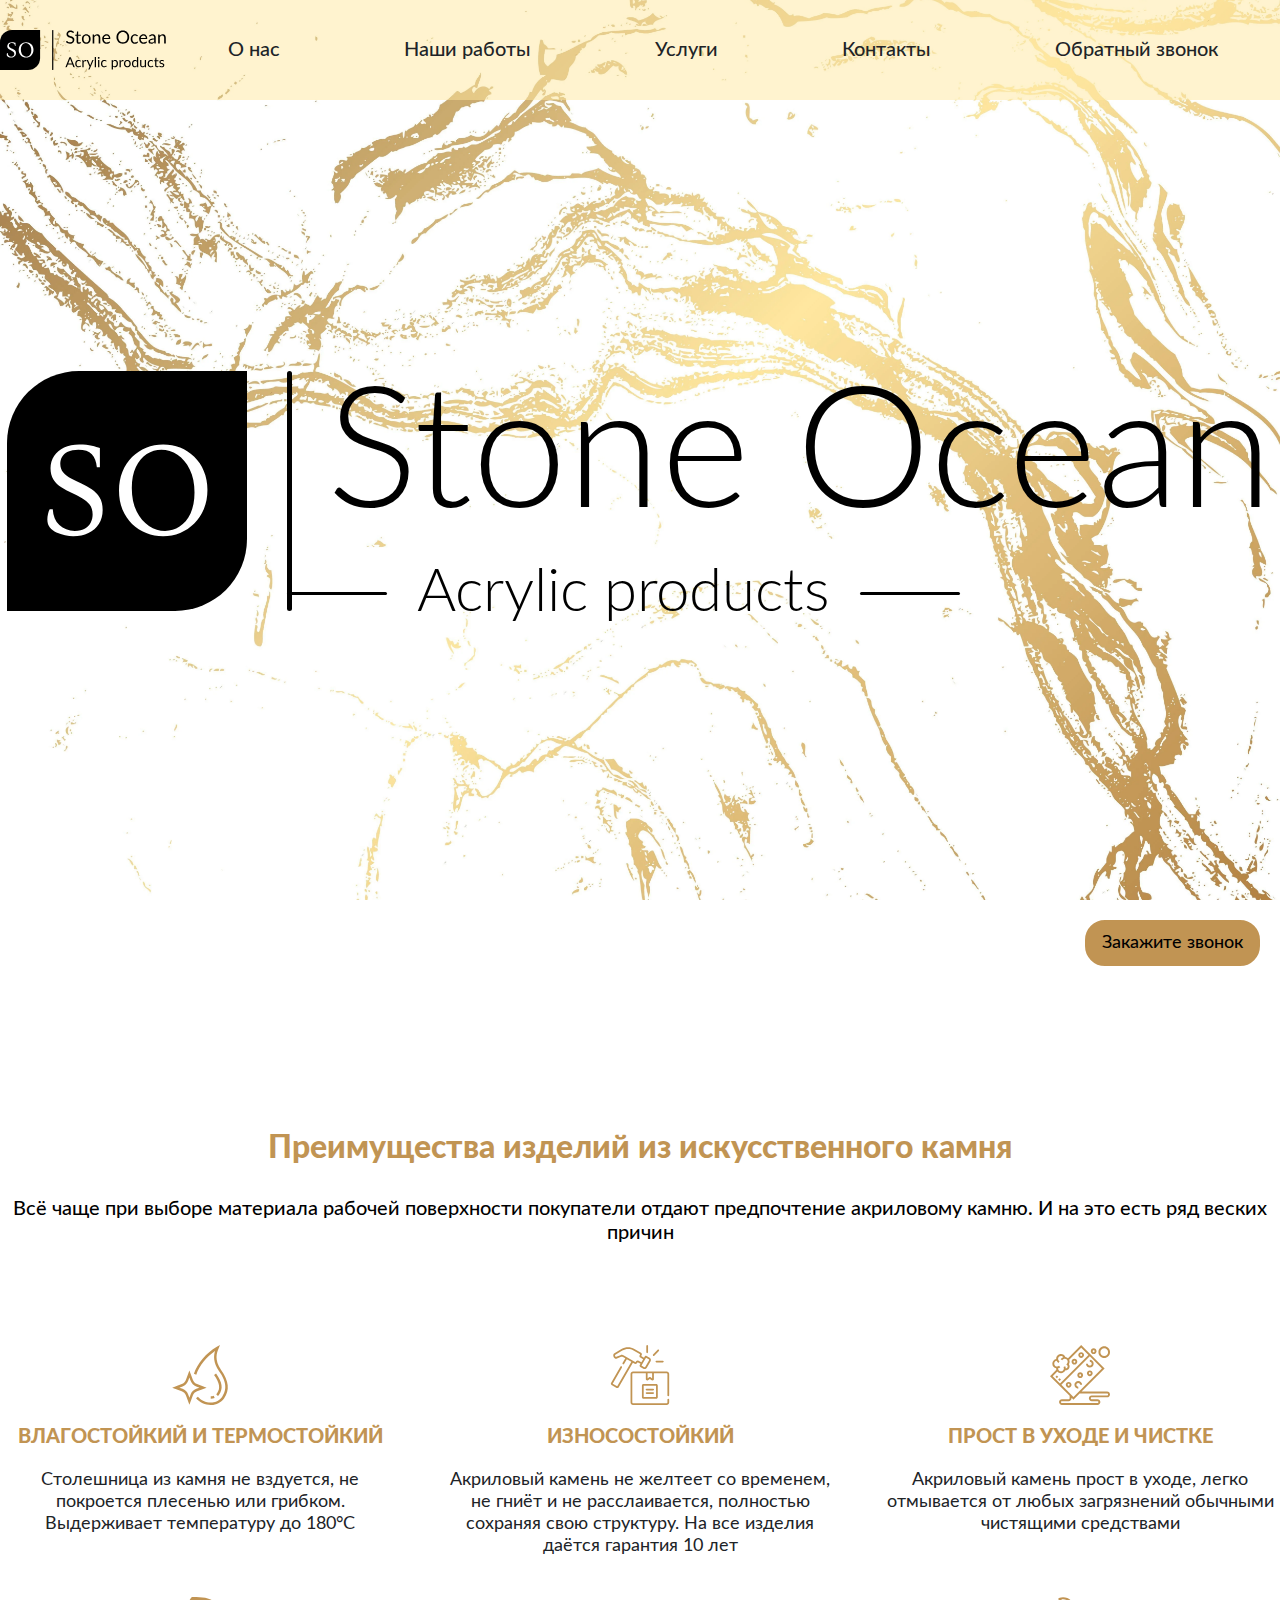
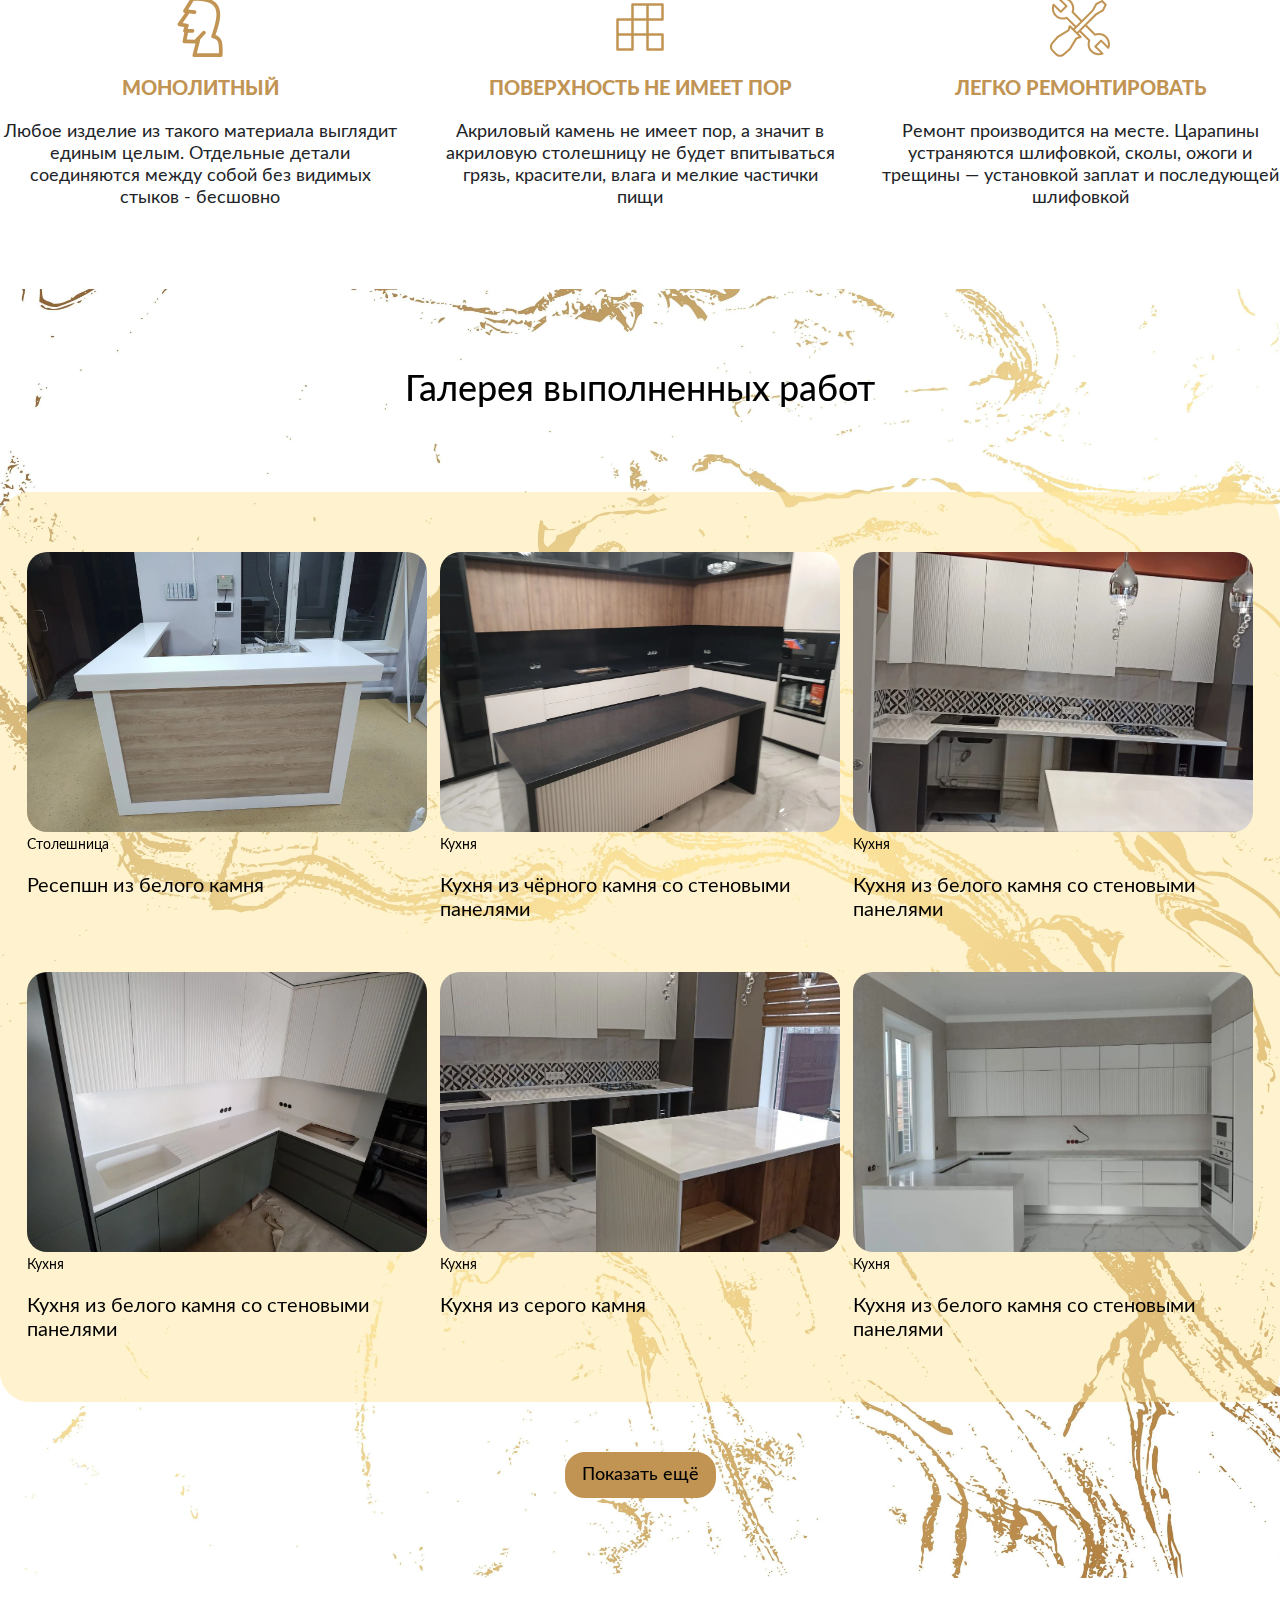
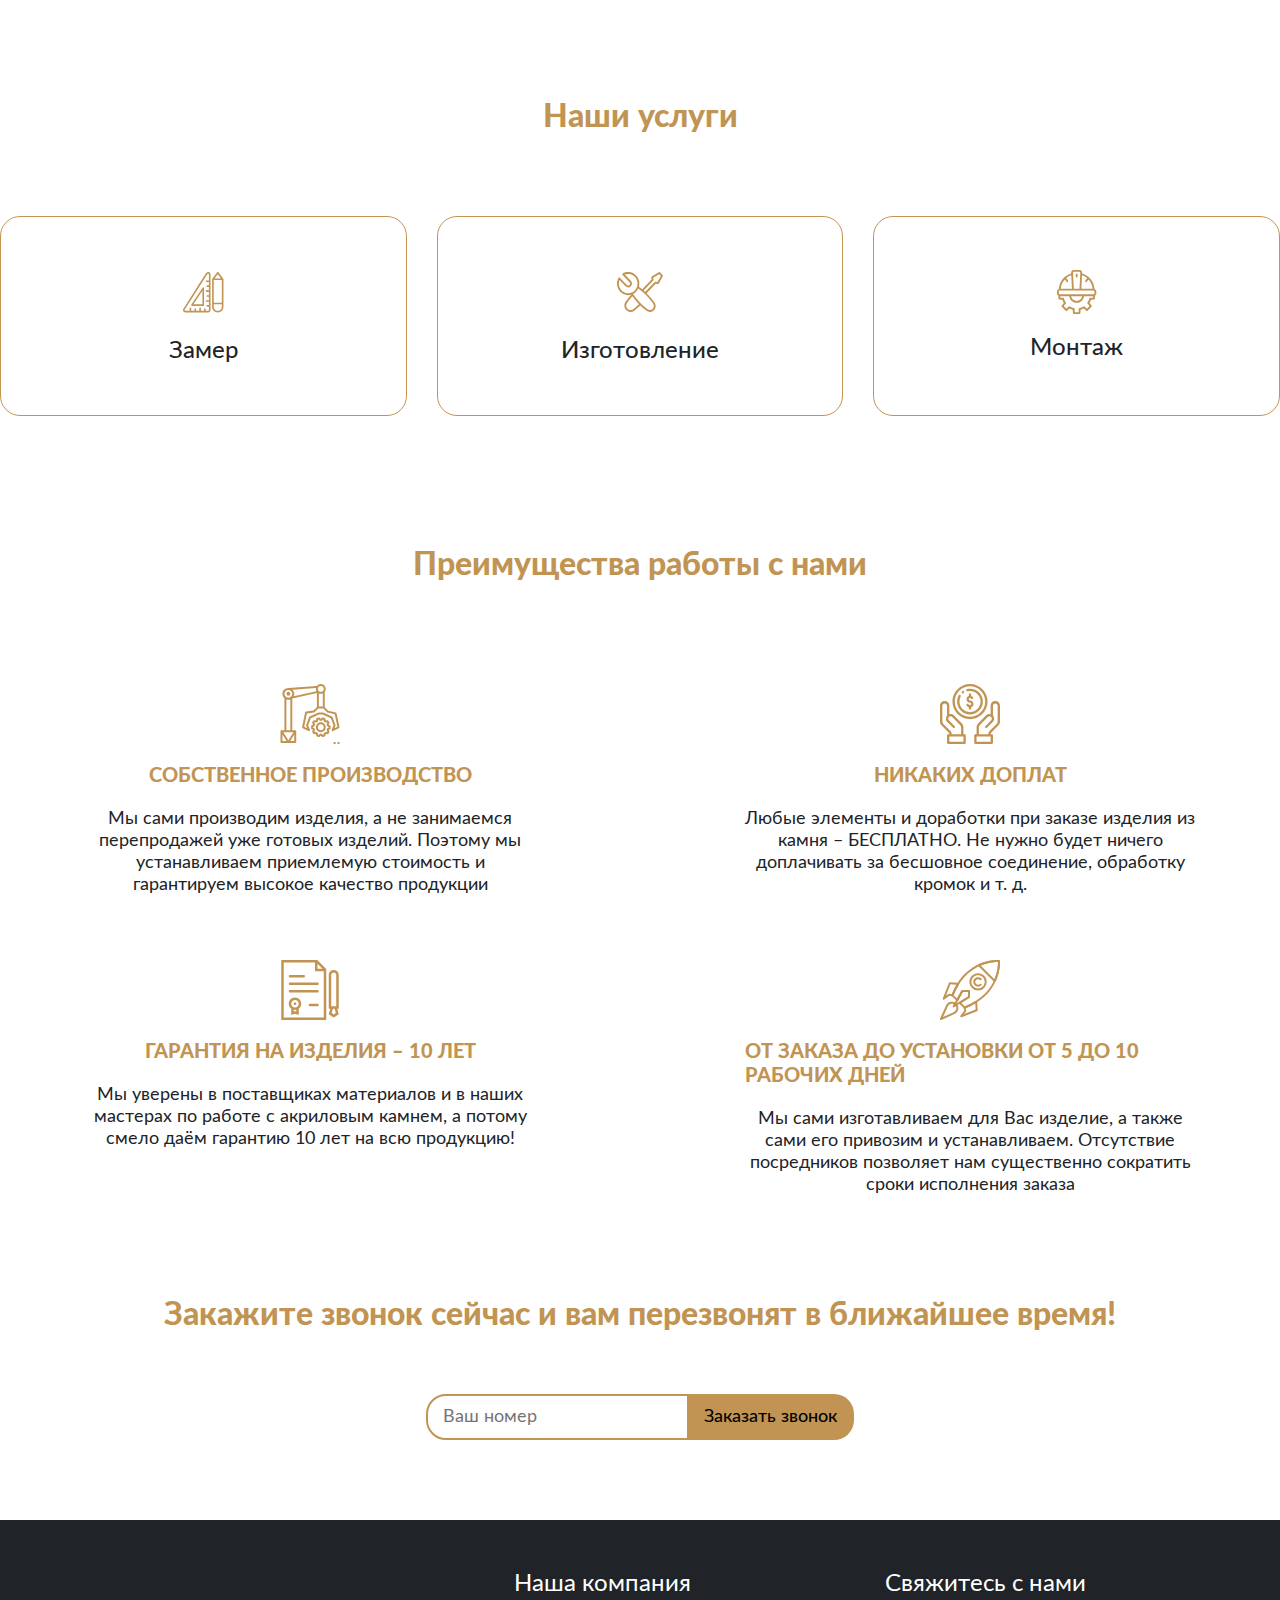
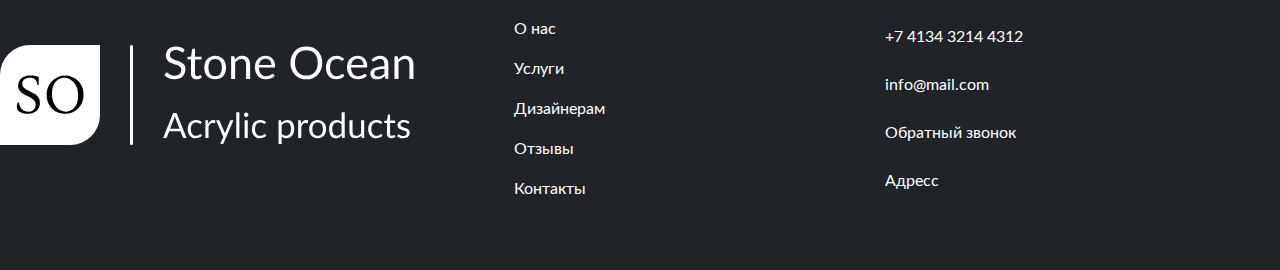
==== commit dc520a78: "made small changes, creat commit befor changing section gallery" ====
--- a/src/pages/index.html
+++ b/src/pages/index.html
@@ -23,7 +23,7 @@
 					</a>
 				</li>
 				<li class="header__item">
-					<a href="#" class="header__link">
+					<a href="gallery.html" class="header__link">
 						<p class="header__text text">Наши работы</p>
 					</a>
 				</li>
@@ -50,6 +50,7 @@
 		<img src="../static/images/background-6.webp" alt="Stone Ocean" class="background__image">
 	</div>
 	<main>
+		<button class="button__fixed button">Закажите звонок</button>
 		<section class="hero">
 			<img class="hero__logo" src="../static/icons/logo.svg" alt="" class="logotip">
 			<div class="hero__title-wrapper">
--- a/src/static/styles/global.css
+++ b/src/static/styles/global.css
@@ -20,6 +20,10 @@
 	position: relative;
   }
 
+main {
+	padding-bottom: 80px;
+}
+
 *, *:hover, *:active, *:after {
 	transition: .2s;
 }
@@ -28,6 +32,25 @@
 	width: 100vw;
 	padding-left: calc(50vw - var(--container)/2);
 	padding-right: calc(50vw - var(--container)/2);
+}
+
+
+.background {
+	width: 100vw;
+	height: 100vh;
+}
+
+.background__image {
+	object-fit: cover;
+	height: 100%;
+	width: 100%;
+}
+
+.button__fixed{
+	position: sticky;
+	top: 93vh;
+	left: 90vw;
+	margin: 20px 20px -40px 0;
 }
 
 .title {
@@ -116,7 +139,6 @@
 	grid-auto-flow: column;
 	grid-template-columns: 1fr 2fr;
 	gap: 0 100px;
-	margin-top: 80px;
 	background-color: var(--color-gray);
 	min-height: 350px;
 	padding-top: 50px;
--- a/src/static/styles/style.css
+++ b/src/static/styles/style.css
@@ -6,8 +6,19 @@
 }
 
 .hero__title-wrapper {
+	position: relative;
 	justify-self: start;
 	margin-left: 40px;
+}
+
+.hero__title-wrapper::before {
+	content: '';
+	position: absolute;
+	bottom: 18px;
+	height: 240px;
+	width: 5px;
+	border-radius: 3px;
+	background-color: black;
 }
 
 .hero__logo {
@@ -23,6 +34,7 @@
 	z-index: 2;
 	text-align: center;
 	justify-self: start;
+	margin-left: 40px;
 }
 
 .hero__subtitle {
@@ -52,17 +64,6 @@
 	background-color: black;
 	margin-right: 30px;
 	border-radius: 2px;
-}
-
-.background {
-	width: 100vw;
-	height: 100vh;
-}
-
-.background__image {
-	object-fit: cover;
-	height: 100%;
-	width: 100%;
 }
 
 .advantages {
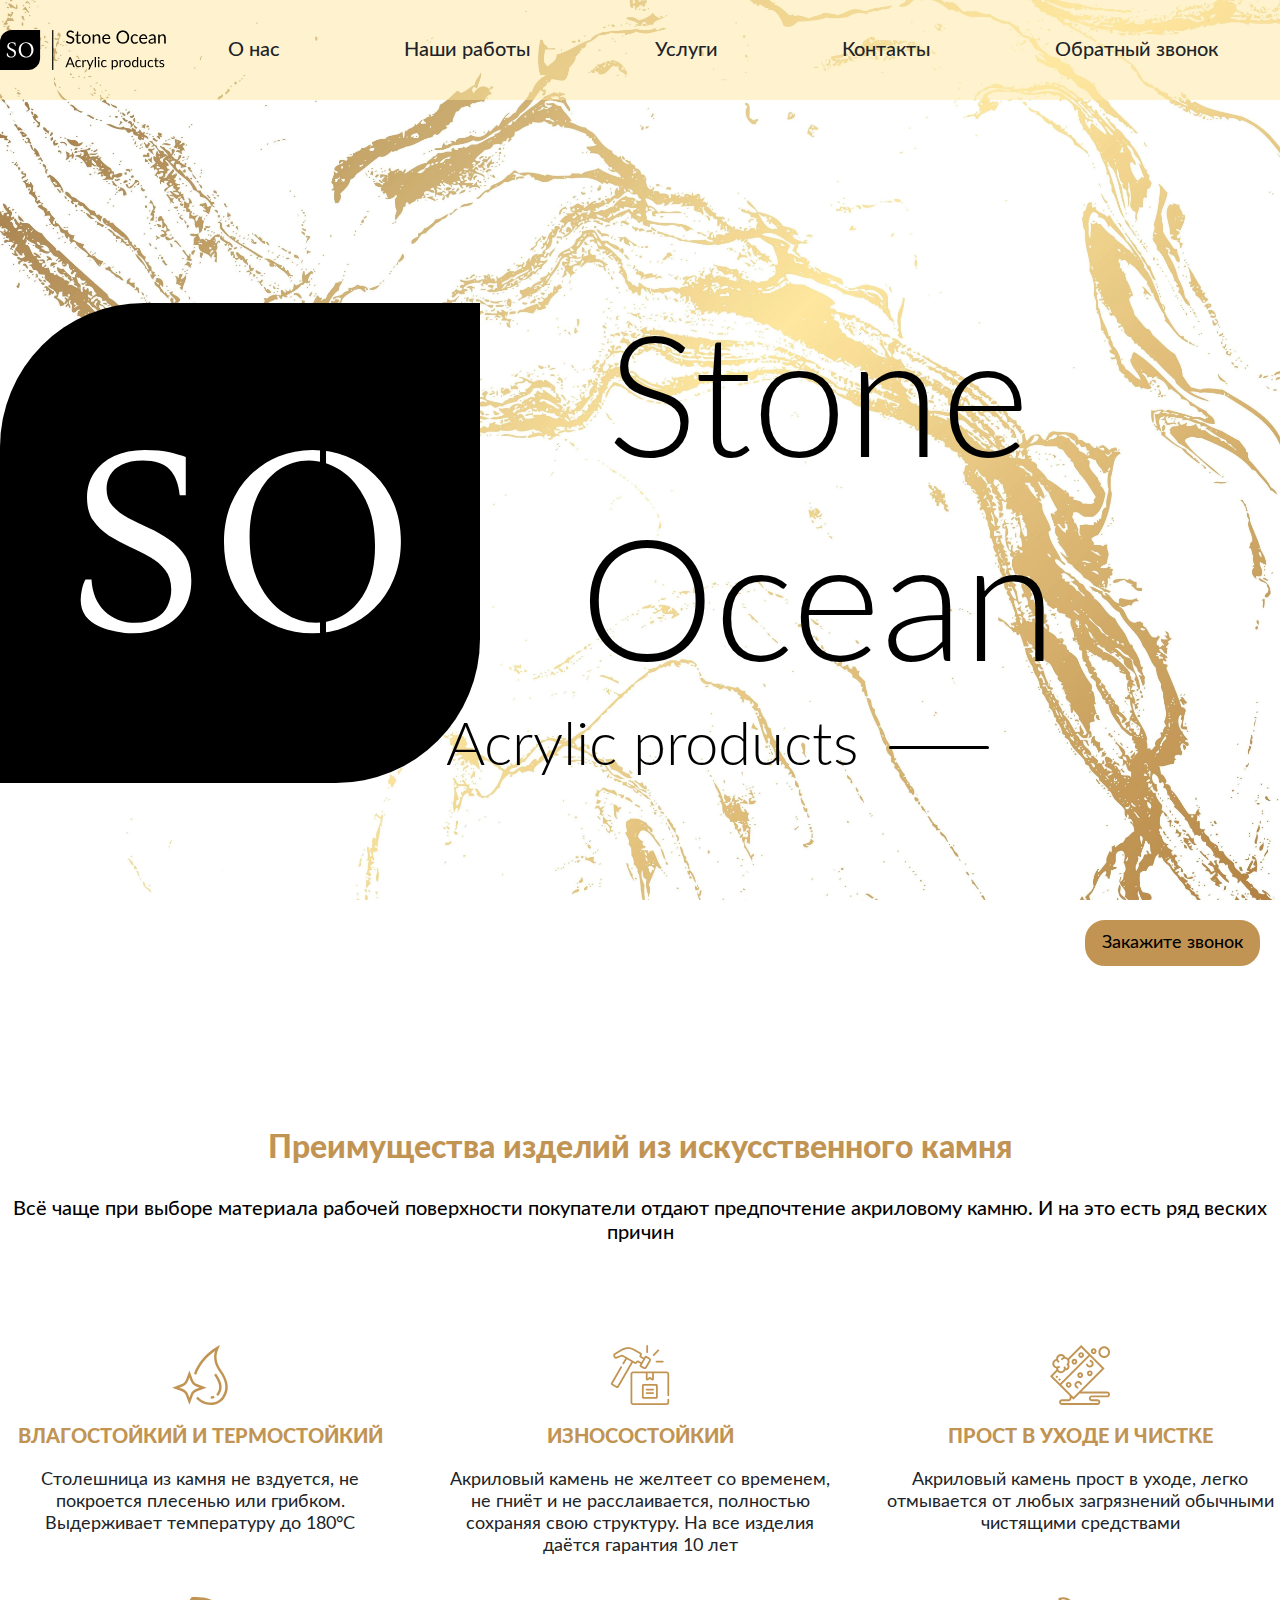
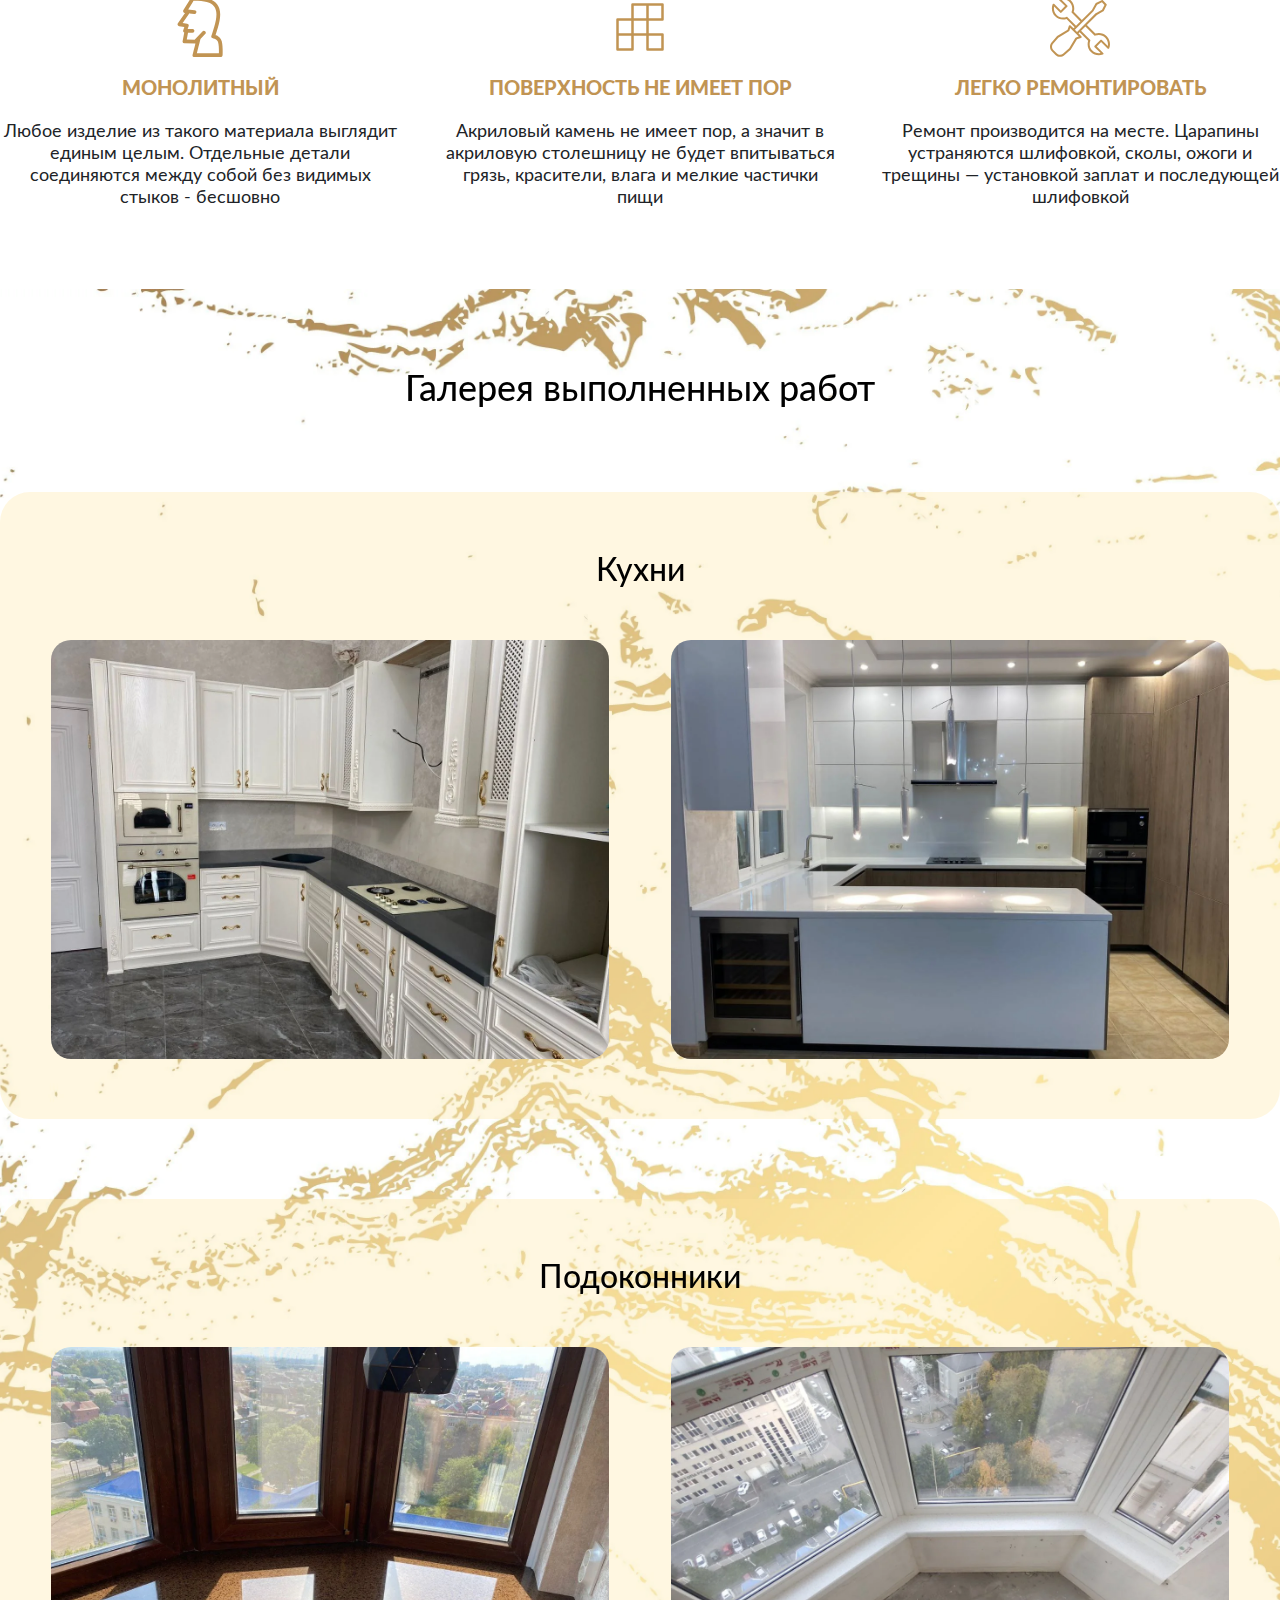
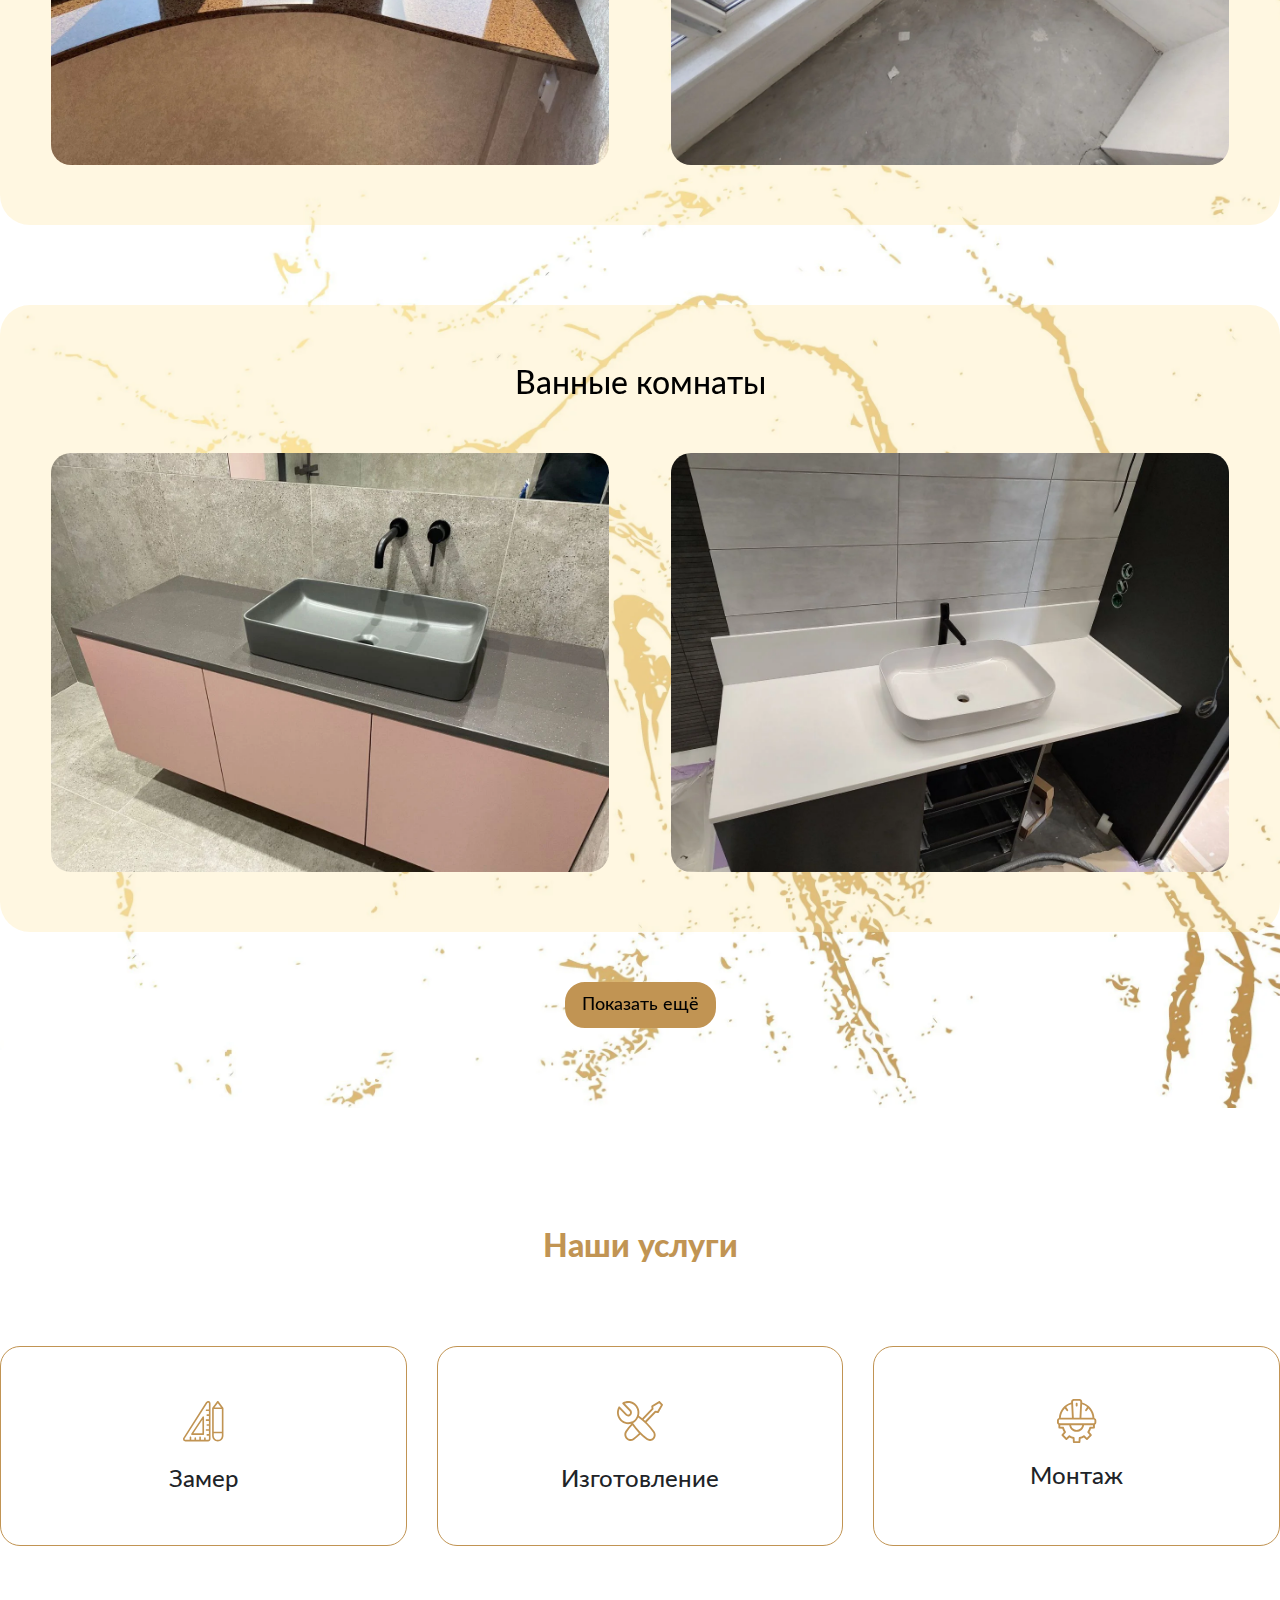
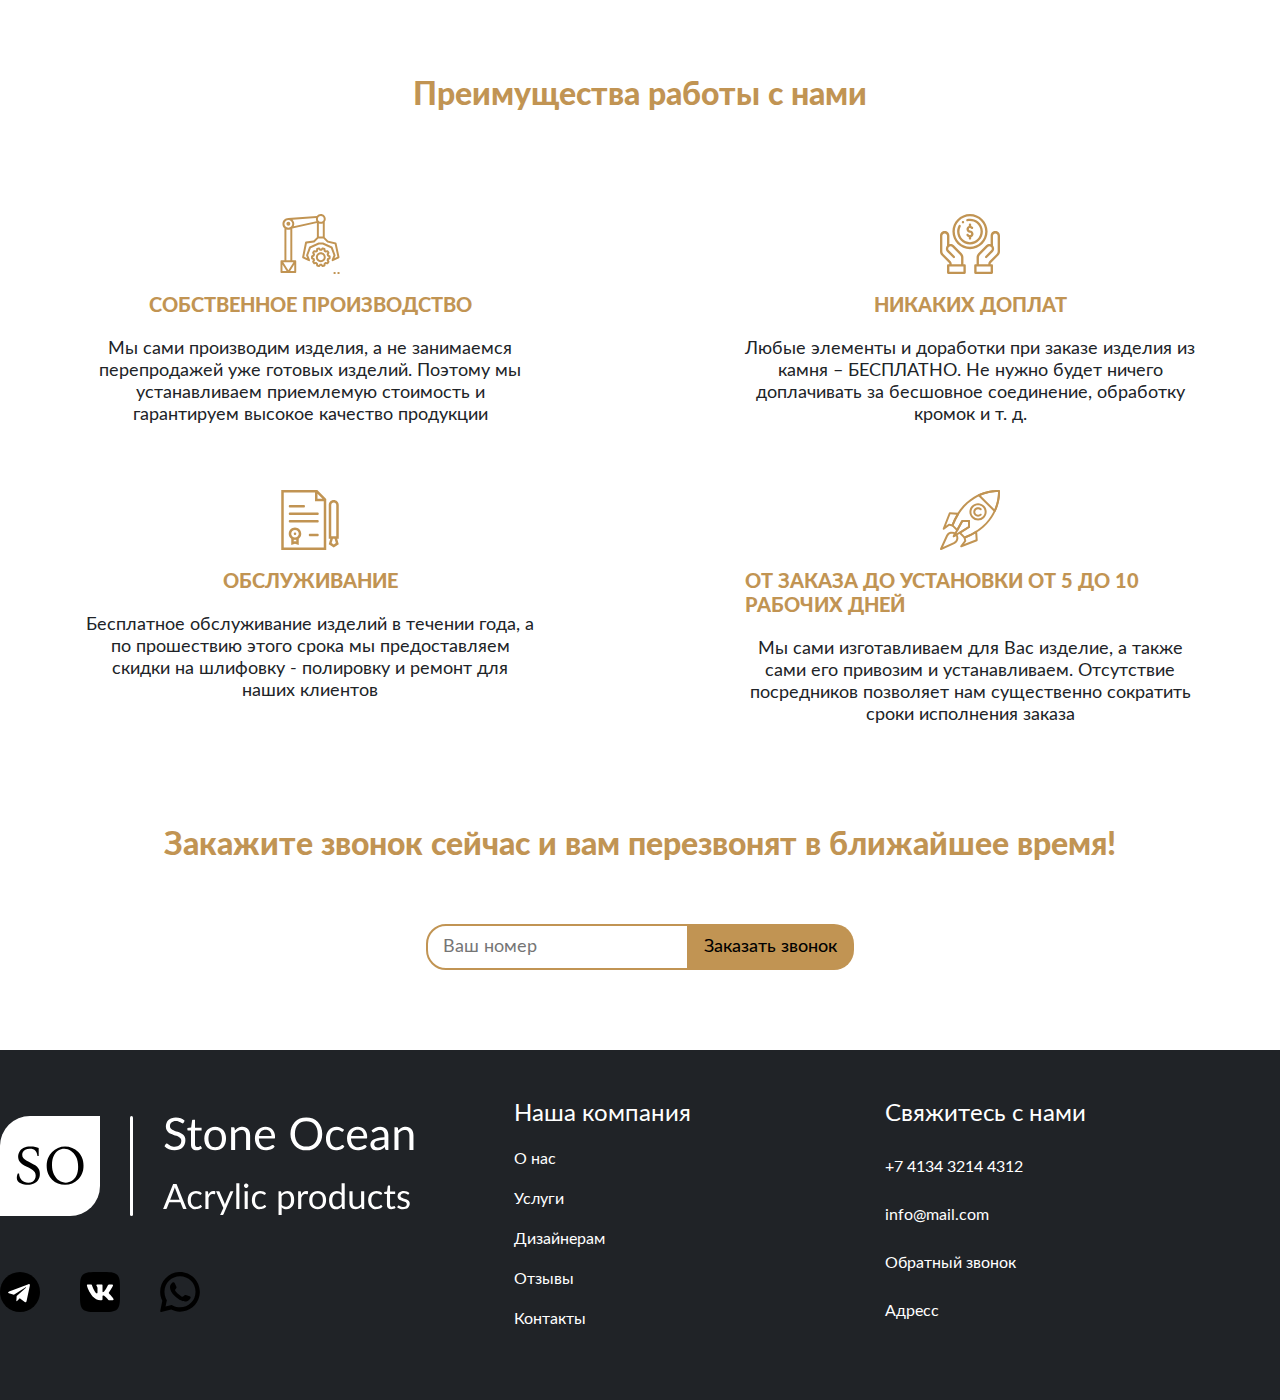
==== commit e5ee2b62: "made links block, made gallery page" ====
--- a/src/pages/index.html
+++ b/src/pages/index.html
@@ -52,7 +52,9 @@
 	<main>
 		<button class="button__fixed button">Закажите звонок</button>
 		<section class="hero">
-			<img class="hero__logo" src="../static/icons/logo.svg" alt="" class="logotip">
+			<div class="hero__box">
+				<img class="hero__logo" src="../static/icons/logo.svg" alt="" class="logotip">
+			</div>
 			<div class="hero__title-wrapper">
 				<h1 class="hero__title">Stone Ocean</h1>
 				<h2 class="hero__subtitle">Acrylic products</h2>
@@ -99,53 +101,35 @@
 		<section class="gallery container">
 			<div class="gallery__background"><img src="../static/images/background-6.webp" alt="" class="gallery__background-image"></div>
 			<h2 class="gallery__title title">Галерея выполненных работ</h2>
+			<div class="gallery__box">
+			<ul data-wrapper class="gallery__wrapper">
+				<h2 class="gallery__class title">Кухни</h2>
+				<li data-item="1" class="gallery__item">
+					<img src="../static/images/gallery/photo-23.webp" alt="" class="gallery__image">
+				</li>
+				<li data-item="1" class="gallery__item">
+					<img src="../static/images/gallery/photo-18.webp" alt="" class="gallery__image">
+				</li>
+			</ul>
 			<ul class="gallery__wrapper">
-				<li class="gallery__item">
-					<img src="../static/images/gallery/photo-1.webp" alt="" class="gallery__image">
-					<div class="gallery__inner">
-						<p class="gallery__class">Столешница</p>
-						<h3 class="gallery__name">Ресепшн из белого камня</h3>
-					</div>
-				</li>
-				<li class="gallery__item">
-					<img src="../static/images/gallery/photo-2.webp" alt="" class="gallery__image">
-					<div class="gallery__inner">
-						<p class="gallery__class">Кухня</p>
-						<h3 class="gallery__name">Кухня из белого камня со стеновыми панелями</h3>
-					</div>
-				</li>
-				<li class="gallery__item">
-					<img src="../static/images/gallery/photo-3.webp" alt="" class="gallery__image">
-					<div class="gallery__inner">
-						<p class="gallery__class">Кухня</p>
-						<h3 class="gallery__name">Кухня из чёрного камня со стеновыми панелями</h3>
-					</div>
-				</li>
-				
-
-
-				<li class="gallery__item">
-					<img src="../static/images/gallery/photo-4.webp" alt="" class="gallery__image">
-					<div class="gallery__inner">
-						<p class="gallery__class">Кухня</p>
-						<h3 class="gallery__name">Кухня из серого камня</h3>
-					</div>
-				</li>
-				<li class="gallery__item">
-					<img src="../static/images/gallery/photo-5.webp" alt="" class="gallery__image">
-					<div class="gallery__inner">
-						<p class="gallery__class">Кухня</p>
-						<h3 class="gallery__name">Кухня из белого камня со стеновыми панелями</h3>
-					</div>
-				</li>
-				<li class="gallery__item">
-					<img src="../static/images/gallery/photo-6.webp" alt="" class="gallery__image">
-					<div class="gallery__inner">
-						<p class="gallery__class">Кухня</p>
-						<h3 class="gallery__name">Кухня из белого камня со стеновыми панелями</h3>
-					</div>
-				</li>
-			</ul>
+				<h2 class="gallery__class title">Подоконники</h2>
+				<li class="gallery__item">
+					<img src="../static/images/gallery/photo-17.webp" alt="" class="gallery__image">
+				</li>
+				<li class="gallery__item">
+					<img src="../static/images/gallery/photo-29.webp" alt="" class="gallery__image">
+				</li>
+			</ul>
+			<ul class="gallery__wrapper">
+				<h2 class="gallery__class title">Ванные комнаты</h2>
+				<li class="gallery__item">
+					<img src="../static/images/gallery/photo-28.webp" alt="" class="gallery__image">
+				</li>
+				<li class="gallery__item">
+					<img src="../static/images/gallery/photo-30.webp" alt="" class="gallery__image">
+				</li>
+			</ul>
+			</div>
 			<button class="gallery__button button">Показать ещё</button>
 		</section>
 		<section class="services container">
@@ -183,8 +167,8 @@
 					</li>
 					<li class="advantages__item">
 						<img src="../static/icons/advantages/guarantee.svg" alt="" class="advantages__image">
-						<h4 class="advantages__card-titel">ГАРАНТИЯ НА ИЗДЕЛИЯ – 10 ЛЕТ</h4>
-						<p class="advantages__card-text text">Мы уверены в поставщиках материалов и в наших мастерах по работе с акриловым камнем, а потому смело даём гарантию 10 лет на всю продукцию!</p>
+						<h4 class="advantages__card-titel">ОБСЛУЖИВАНИЕ</h4>
+						<p class="advantages__card-text text">Бесплатное обслуживание изделий в течении года, а по прошествию этого срока мы предоставляем скидки на шлифовку - полировку и ремонт для наших клиентов</p>
 					</li>
 					<li class="advantages__item">
 						<img src="../static/icons/advantages/money.svg" alt="" class="advantages__image">
@@ -209,9 +193,34 @@
 		</section>
 	</main>
 	<footer class="footer container">
-		<a href="#" class="footer__logo">
-			<img src="../static/icons/small-logo_white.svg" alt="" class="footer__logo">
-		</a>
+		<div class="footer__box">		
+				<a href="#" class="footer__logo">
+					<img src="../static/icons/small-logo_white.svg" alt="" class="footer__logo">
+				</a>
+				<ul class="footer__contacts">
+					<li class="footer__social-network">
+						<a href="#" class="footer__link">
+						<svg class="footer__icon tg">
+							<use xlink:href="../static/icons/footer/sprite.svg#telegram"></use>
+						</svg>
+					</a>
+					</li>
+					<li class="footer__social-network">
+						<a href="#" class="footer__link">
+							<svg class="footer__icon vk">
+								<use xlink:href="../static/icons/footer/sprite.svg#vk"></use>
+							</svg>
+						</a>
+					</li>
+					<li class="footer__social-network">
+						<a href="#" class="footer__link">
+							<svg class="footer__icon wa">
+								<use xlink:href="../static/icons/footer/sprite.svg#whatsapp"></use>
+							</svg>
+						</a>
+					</li>
+				</ul>
+		</div>
 		<nav class="footer__nav">
 			<ul class="footer__list">
 				<h4 class="footer__titles">Наша компания</h4>
--- a/src/static/styles/global.css
+++ b/src/static/styles/global.css
@@ -145,11 +145,116 @@
 	padding-bottom: 50px;
 }
 
+.hero {
+	display: grid;
+	grid-auto-flow: column;
+	position: relative;
+	top: -650px;
+}
+
+.hero__title-wrapper {
+	justify-self: start;
+	margin-left: 40px;
+}
+
+.hero__box {
+	position: relative;
+	display: grid;
+	grid-auto-flow: column;	
+}
+
+.hero__box::after {
+	content: '';
+	position: absolute;
+	right: -50px;
+	height: 100%;
+	width: 6px;
+	border-radius: 5px;
+	background-color: black;
+}
+
+.hero__logo {
+	height: 100%;
+	justify-self: end;
+	align-self: center;
+}
+
+.hero__title {
+	position: relative;
+	font-size: 10.625rem;
+	font-weight: 300;
+	z-index: 2;
+	text-align: center;
+	justify-self: start;
+	margin-left: 40px;
+}
+
+.hero__subtitle {
+	display: flex;
+	justify-content: center;
+	align-items: center;
+	position: relative;
+	font-size: 3.75rem;
+	font-weight: 300;
+	z-index: 2;
+	justify-self: start;
+}
+
+.hero__subtitle::after{
+	content: '';
+	width: 100px;
+	height: 3px;
+	background-color: black;
+	margin-left: 30px;
+	border-radius: 2px;
+}
+
+.hero__subtitle::before{
+	content: '';
+	width: 100px;
+	height: 3px;
+	background-color: black;
+	margin-right: 30px;
+	border-radius: 2px;
+}
+
+
+.footer__box {
+	display: grid;
+	gap: 40px 0;
+}
+
 .footer__logo {
 	max-height: 100px;
 	align-self: center;
 }
 
+.footer__contacts {
+	display: grid;
+	grid-auto-flow: column;
+	justify-content: start;
+	gap: 0 40px;
+}
+
+.footer__icon {
+	fill: black;
+	height: 40px;
+	width: 40px;
+	transition: .1s;
+}
+
+.tg:hover {
+	fill: #039be5;
+}
+
+.vk:hover {
+	fill: #2787f5;
+}
+
+.wa:hover {
+	fill: #7AD06D;
+}
+
 .footer__nav {
 	display: grid;
 	grid-auto-flow: column;
--- a/src/static/styles/style.css
+++ b/src/static/styles/style.css
@@ -1,70 +1,3 @@
-.hero {
-	display: grid;
-	grid-auto-flow: column;
-	position: relative;
-	top: -600px;
-}
-
-.hero__title-wrapper {
-	position: relative;
-	justify-self: start;
-	margin-left: 40px;
-}
-
-.hero__title-wrapper::before {
-	content: '';
-	position: absolute;
-	bottom: 18px;
-	height: 240px;
-	width: 5px;
-	border-radius: 3px;
-	background-color: black;
-}
-
-.hero__logo {
-	height: 240px;
-	justify-self: end;
-	align-self: center;
-}
-
-.hero__title {
-	position: relative;
-	font-size: 10.625rem;
-	font-weight: 300;
-	z-index: 2;
-	text-align: center;
-	justify-self: start;
-	margin-left: 40px;
-}
-
-.hero__subtitle {
-	display: flex;
-	justify-content: center;
-	align-items: center;
-	position: relative;
-	font-size: 3.75rem;
-	font-weight: 300;
-	z-index: 2;
-	justify-self: start;
-}
-
-.hero__subtitle::after{
-	content: '';
-	width: 100px;
-	height: 3px;
-	background-color: black;
-	margin-left: 30px;
-	border-radius: 2px;
-}
-
-.hero__subtitle::before{
-	content: '';
-	width: 100px;
-	height: 3px;
-	background-color: black;
-	margin-right: 30px;
-	border-radius: 2px;
-}
 
 .advantages {
 	margin-top: -100px;
@@ -156,34 +89,51 @@
 .gallery__wrapper {
 	display: grid;
 	grid-auto-flow: column;
-	grid-template-columns: repeat(3, 1fr);
-	grid-template-rows: repeat(2, 1fr);
+	grid-template-columns: repeat(2, 1fr);
+	grid-template-rows: auto 1fr;
 	justify-items: center;
 	gap: 50px 0;
-	background-color: #ffe79f80;
+	background-color: #ffe79f50;
 	margin-top: 80px;
 	padding: 60px 20px;
 	border-radius: 30px;	
 }
 
+.gallery__class {
+	grid-column: 1 / 3;
+	color: black;
+	font-weight: 500;
+}
+
 .gallery__item {
-	max-width: 400px;
+	position: relative;
+	width: 90%;
+}
+
+.gallery__fone {
+	position: absolute;
+	display: flex;
+	justify-content: center;
+	align-items: center;
+	height: 100%;
+	width: 100%;
+	background-color: #c1945390;
+	border-radius: 20px;
+}
+
+.gallery__more {
+	
 }
 
 .gallery__image {
-	width: 400px;
-	height: 280px;
+	width: 100%;
+	height: 100%;
 	border-radius: 20px;
 	object-fit: cover;
 }
 
 .gallery__inner {
 	margin-top: 5px;
-}
-
-.gallery__name {
-    font-size: 1.25rem;
-	margin-top: 20px;
 }
 
 .gallery__button {
